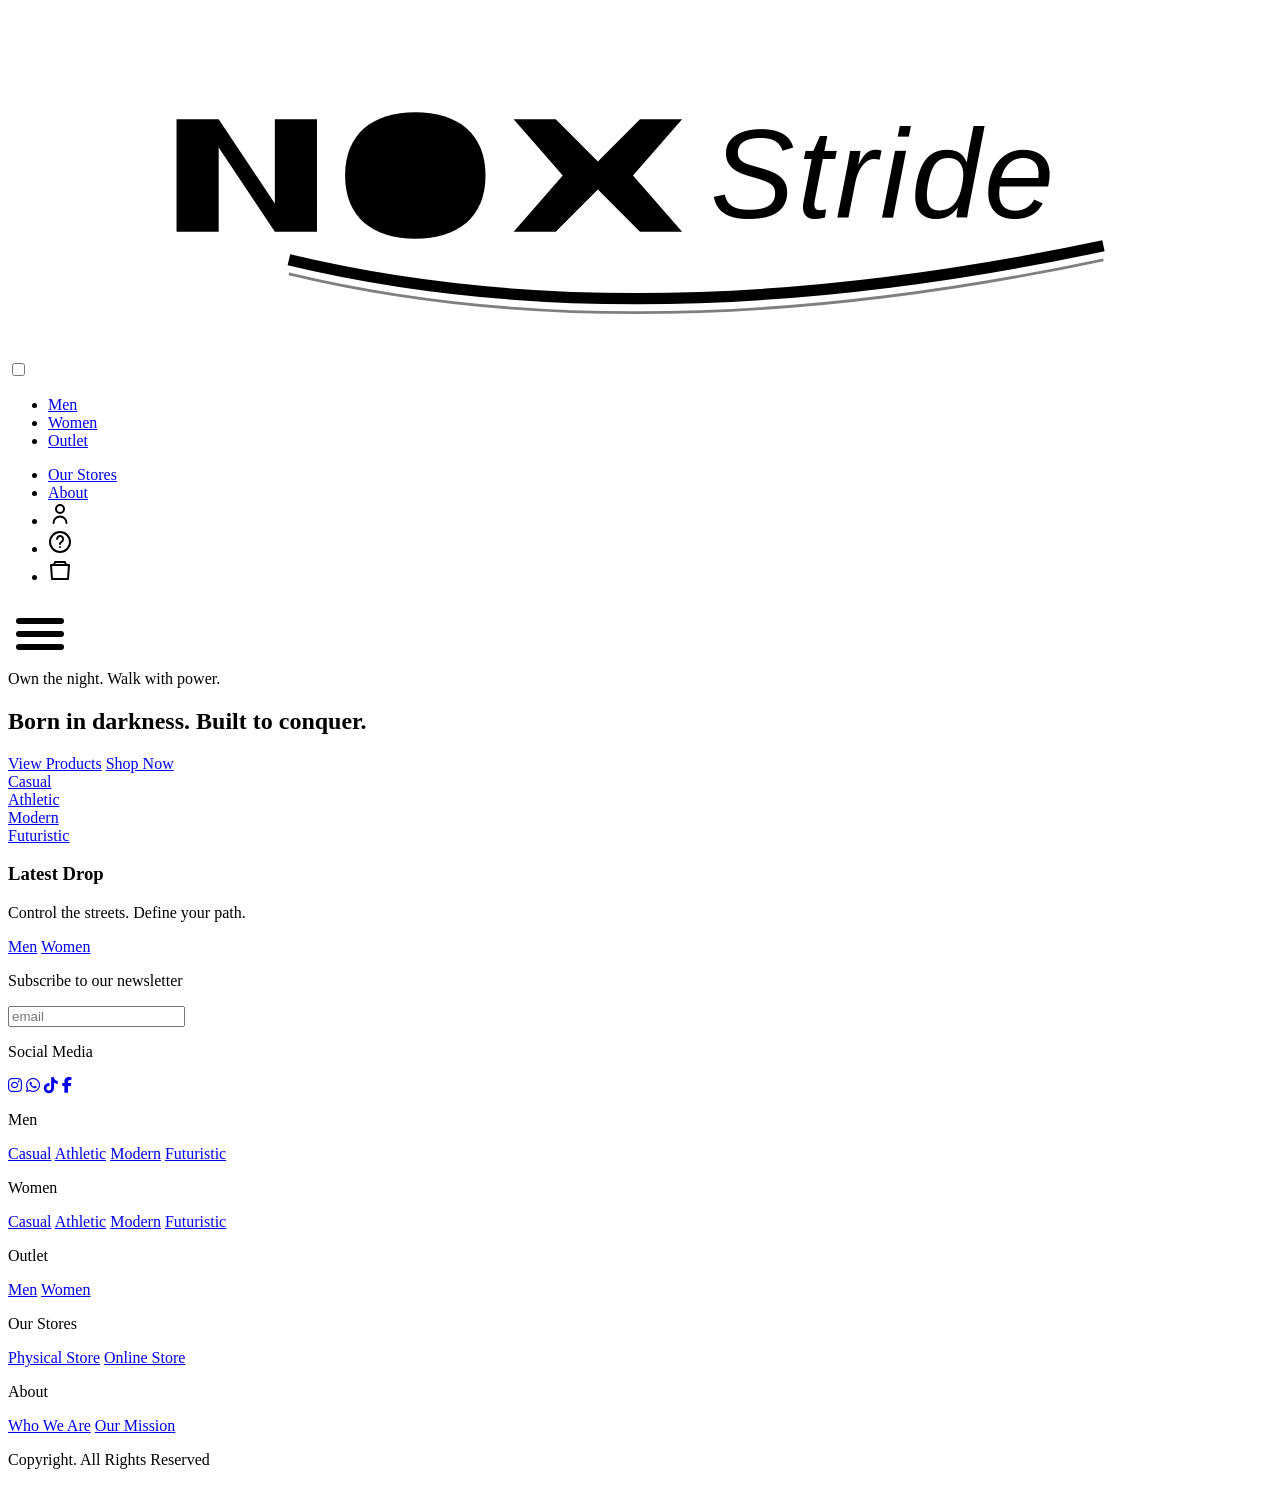
==== index.html @ a1d00264 "FIX" ====
<!doctype html>
<html lang="en">
<head>
    <meta charset="UTF-8" />
    <meta name="viewport" content="width=device-width, initial-scale=1.0" />
    <title>NoxStride</title>

    <link rel="icon" type="image/png" href="images/assets/NOX.png" />

    <meta
        name="description"
        content="Descubra a moda esportiva de alta qualidade na NoxStride. Tênis e Sneakers para todos os estilos."
    />

    <!-- CSS -->
    <link rel="stylesheet" href="css/reset.css" />
    <link rel="stylesheet" href="css/variables.css" />
    <link rel="stylesheet" href="css/base.css" />
    <link rel="stylesheet" href="css/layout.css" />
    <link rel="stylesheet" href="css/components/header.css" />
    <link rel="stylesheet" href="css/components/hero.css" />
    <link rel="stylesheet" href="css/components/product-category.css" />
    <link rel="stylesheet" href="css/components/product-grid.css" />
    <link rel="stylesheet" href="css/components/footer.css" />

    <!-- Ícones -->
    <link rel="stylesheet" href="https://cdnjs.cloudflare.com/ajax/libs/font-awesome/6.5.0/css/all.min.css">
</head>

<body>

<header class="header">

    <!-- LOGO -->
    <h1 class="logo">
        <a href="index.html">
            <img src="images/logo/noxstride-black.svg" alt="NoxStride">
        </a>
    </h1>

    <input type="checkbox" class="menu-toggle" id="menu-toggle">

    <nav class="nav-container">
        <div class="nav-center">
            <ul>
                <li><a href="#">Men</a></li>
                <li><a href="#">Women</a></li>
                <li><a href="#">Outlet</a></li>
            </ul>
        </div>

        <div class="nav-right">
            <ul>
                <li><a href="#">Our Stores</a></li>
                <li><a href="#">About</a></li>
                <li><a href="#"><img src="images/icons/user_icon.svg" class="icon"></a></li>
                <li><a href="#"><img src="images/icons/help_icon.svg" class="icon"></a></li>
                <li><a href="#"><img src="images/icons/bag_icon.svg" class="icon"></a></li>
            </ul>
        </div>
    </nav>

    <label for="menu-toggle" class="menu-icon">
        <img src="images/icons/icon.svg" alt="Menu">
    </label>

</header>

<main>

    <!-- HERO -->
    <section class="hero-section">
        <div class="hero-overlay">
            <div class="hero-content">
                <span class="hero-subtitle">Own the night. Walk with power.</span>
                <h1 class="hero-title">Born in darkness. Built to conquer.</h1>

                <div class="hero-buttons">
                    <a class="hero-btn hero-btn-outline" href="modelos.html">View Products</a>
                    <a class="hero-btn hero-btn-filled" href="#">Shop Now</a>
                </div>
            </div>
        </div>
    </section>

    <!-- CATEGORIAS -->
    <section class="categories-section">

        <div class="category-card casual">
            <a href="#" class="category-link">
                <span class="overlay"></span>
                <span class="category-name">Casual</span>
            </a>
        </div>

        <div class="category-card esporte">
            <a href="#" class="category-link">
                <span class="overlay"></span>
                <span class="category-name">Athletic</span>
            </a>
        </div>

        <div class="category-card moderno">
            <a href="#" class="category-link">
                <span class="overlay"></span>
                <span class="category-name">Modern</span>
            </a>
        </div>

        <div class="category-card futurista">
            <a href="#" class="category-link">
                <span class="overlay"></span>
                <span class="category-name">Futuristic</span>
            </a>
        </div>

    </section>

    <!-- GRID -->
    <section class="grid-section"> 

        <div class="card top1">
            <div class="top1-content">
                <h3 class="card-title">Latest Drop</h3>
                <p class="card-subtitle">Control the streets. Define your path.</p>
                <div class="cta-group">
                    <a href="#" class="btn btn-outline">Men</a>
                    <a href="#" class="btn btn-outline">Women</a>
                </div>
            </div>
        </div>

        <div class="card top2"></div>
        <div class="card midL"></div>
        <div class="card midR"></div>
        <div class="card bottomL"></div>
        <div class="card bottomR"></div>

    </section>

</main>

<footer class="footer">
    <div class="footer-wrapper">

        <div class="footer-left">
            <p class="newsletter-title">Subscribe to our newsletter</p>
            <div class="newsletter-box">
                <input type="email" placeholder="email">
            </div>

            <p class="social-title">Social Media</p>
            <div class="social-icons">
                <a href="#"><i class="fa-brands fa-instagram"></i></a>
                <a href="#"><i class="fa-brands fa-whatsapp"></i></a>
                <a href="#"><i class="fa-brands fa-tiktok"></i></a>
                <a href="#"><i class="fa-brands fa-facebook-f"></i></a>
            </div>
        </div>

        <div class="footer-columns">

            <div class="col">
                <p>Men</p>
                <a href="#">Casual</a>
                <a href="#">Athletic</a>
                <a href="#">Modern</a>
                <a href="#">Futuristic</a>
            </div>

            <div class="col">
                <p>Women</p>
                <a href="#">Casual</a>
                <a href="#">Athletic</a>
                <a href="#">Modern</a>
                <a href="#">Futuristic</a>
            </div>

            <div class="col">
                <p>Outlet</p>
                <a href="#">Men</a>
                <a href="#">Women</a>
            </div>

            <div class="col">
                <p>Our Stores</p>
                <a href="#">Physical Store</a>
                <a href="#">Online Store</a>
            </div>

            <div class="col">
                <p>About</p>
                <a href="#">Who We Are</a>
                <a href="#">Our Mission</a>
            </div>

        </div>
    </div>

    <div class="footer-bottom">
        <p>Copyright. All Rights Reserved</p>
    </div>
</footer>

</body>
</html>
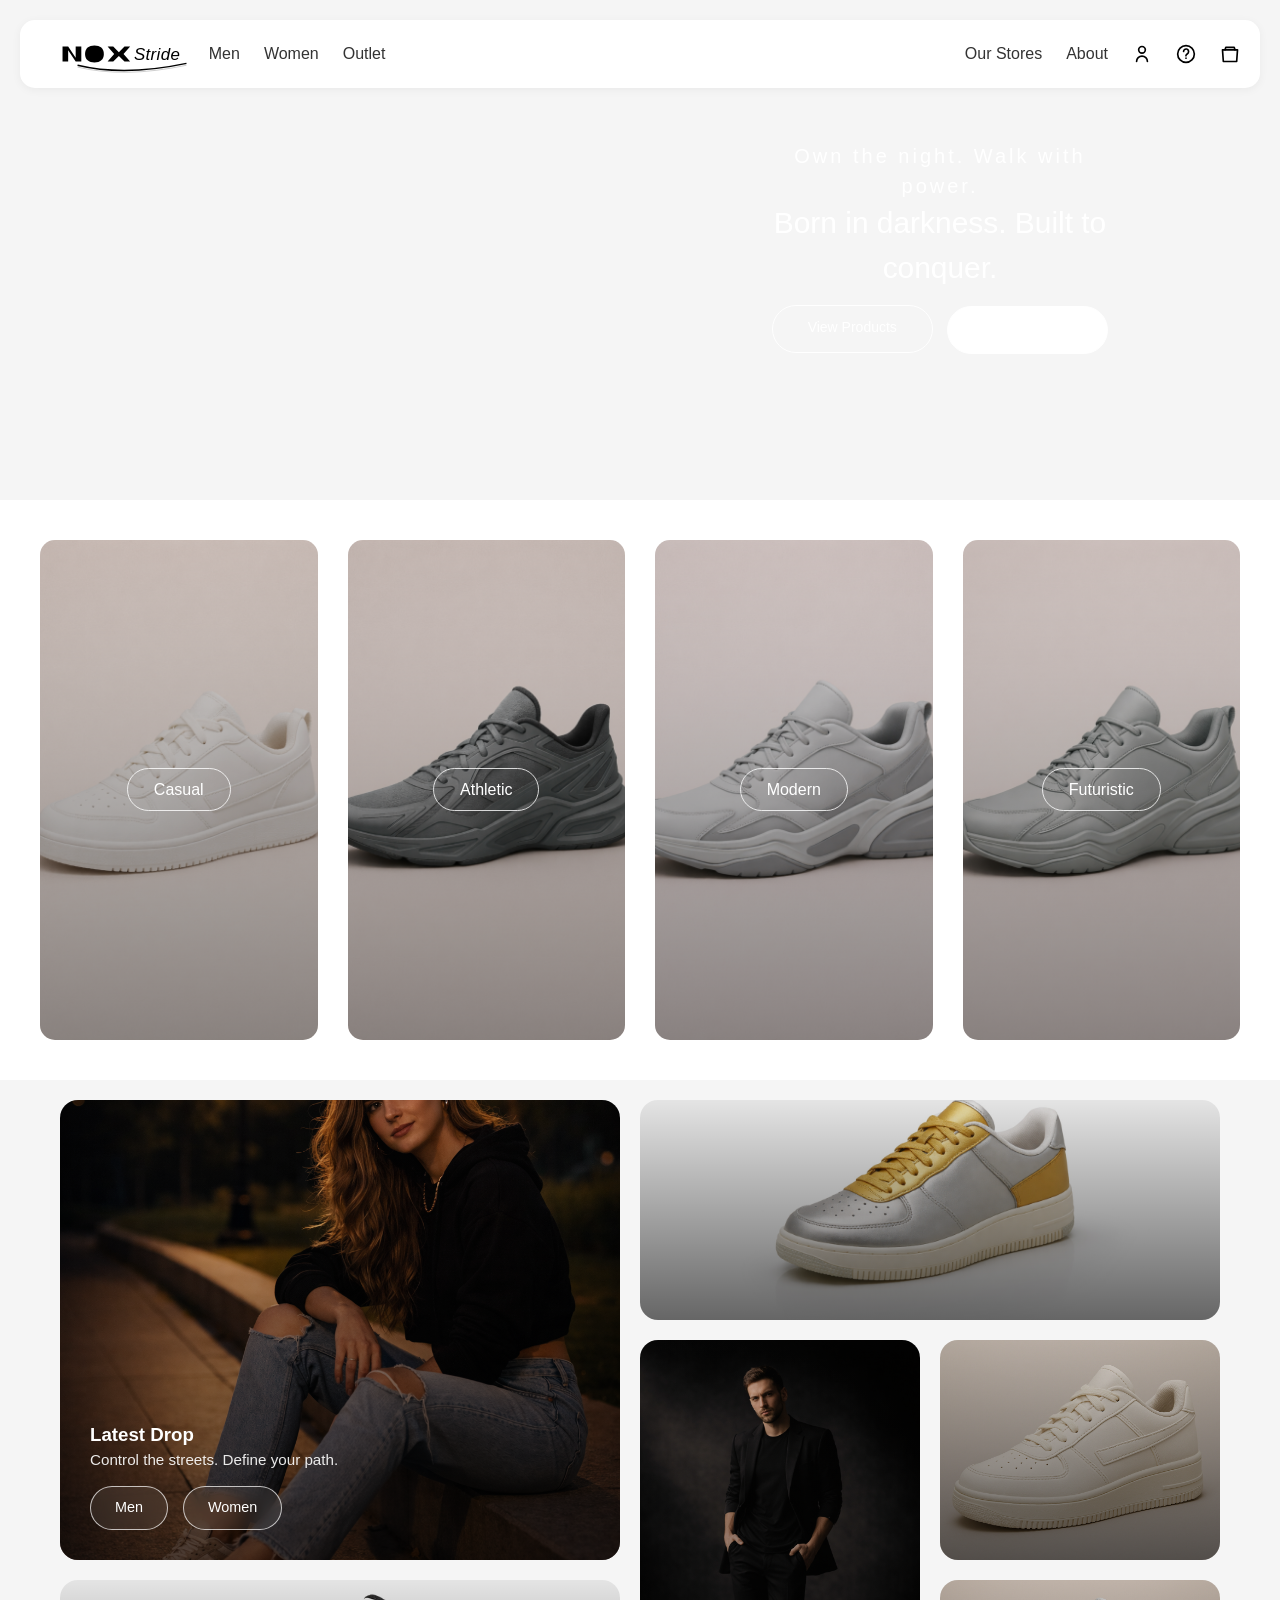
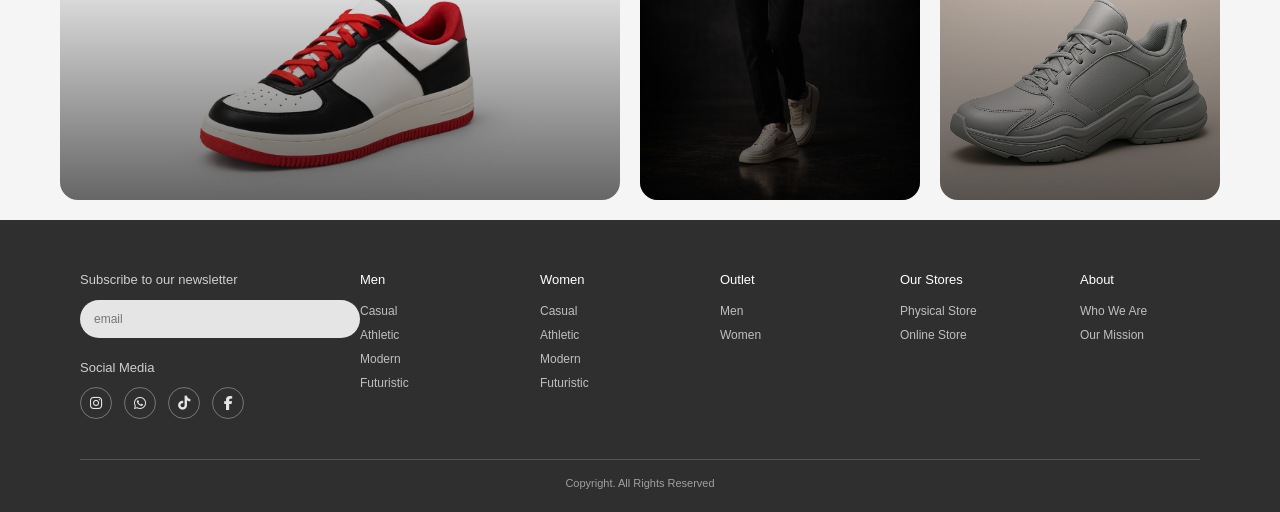
==== commit 1239819b: "fix: arrumando erro de pastas" ====
--- a/index.html
+++ b/index.html
@@ -16,12 +16,11 @@
     <link rel="stylesheet" href="css/reset.css" />
     <link rel="stylesheet" href="css/variables.css" />
     <link rel="stylesheet" href="css/base.css" />
-    <link rel="stylesheet" href="css/layout.css" />
-    <link rel="stylesheet" href="css/components/header.css" />
-    <link rel="stylesheet" href="css/components/hero.css" />
-    <link rel="stylesheet" href="css/components/product-category.css" />
-    <link rel="stylesheet" href="css/components/product-grid.css" />
-    <link rel="stylesheet" href="css/components/footer.css" />
+    <link rel="stylesheet" href="css/header.css" />
+    <link rel="stylesheet" href="css/hero.css" />
+    <link rel="stylesheet" href="css/product-category.css" />
+    <link rel="stylesheet" href="css/product-grid.css" />
+    <link rel="stylesheet" href="css/footer.css" />
 
     <!-- Ícones -->
     <link rel="stylesheet" href="https://cdnjs.cloudflare.com/ajax/libs/font-awesome/6.5.0/css/all.min.css">
@@ -31,7 +30,6 @@
 
 <header class="header">
 
-    <!-- LOGO -->
     <h1 class="logo">
         <a href="index.html">
             <img src="images/logo/noxstride-black.svg" alt="NoxStride">
--- a/css/variables.css
+++ b/css/variables.css
@@ -0,0 +1,4 @@
+@import url('https://fonts.googleapis.com/css2?family=Ubuntu:ital,wght@0,300;0,400;0,500;0,700;1,300;1,400;1,500;1,700&display=swap');
+:root{
+ --font-principal: ubuntu, sans-serif;
+} 
--- a/css/base.css
+++ b/css/base.css
@@ -0,0 +1,48 @@
+/* ===========================
+   Base CSS Geral
+=========================== */
+body {
+    font-family: var(--font-principal);
+    background-color: #000000;
+    color: #ffffff;
+}
+
+@media (max-width:1280px)
+main {
+    padding: 0.635rem;
+}
+/* ===========================
+   Botões do Hero (isolados)
+=========================== */
+.hero-btn {
+    font-size: 1rem;
+    width: 161px;
+    height: 48px;
+    border-radius: 25px;
+    text-decoration: none;
+    color: #ffffff;
+    font-weight: 400;
+    padding: 10px 20px;
+    transition: background-color 0.3s, border-color 0.3s;
+    display: inline-flex;
+    justify-content: center;
+    align-items: center;
+    cursor: pointer;
+}
+
+.hero-btn-outline {
+    background-color: transparent;
+    border: 2px solid #ffffff;
+    line-height: 23px;
+}
+
+.hero-btn-filled {
+    background-color: #ffffff;
+    color: #ff0000;
+}
+
+.hero-btn:hover {
+    background-color: #ff0000;
+    color: #ffffff;
+    border-color: #ff0000;
+}
--- a/css/header.css
+++ b/css/header.css
@@ -0,0 +1,178 @@
+/* =========================
+   HEADER
+========================= */
+.header {
+    position: fixed;
+    top: 20px;
+    left: 50%;
+    transform: translateX(-50%);
+    width: calc(100% - 40px);
+    max-width: 1260px;
+    border-radius: 15px;
+    z-index: 999;
+
+    display: flex;
+    align-items: center;
+    justify-content: space-between;
+
+    padding: 10px 20px;
+    background-color: #ffffff;
+    box-shadow: 0 2px 10px rgba(0,0,0,0.05);
+}
+
+/* LOGO */
+.logo img {
+    height: 48px;
+    transition: transform 0.3s ease;
+}
+
+.logo img:hover {
+    transform: scale(1.05);
+}
+
+/* NAV CONTAINER */
+.nav-container {
+    display: flex;
+    justify-content: space-between;
+    align-items: center;
+    width: 100%;
+}
+
+/* NAV CENTER */
+.nav-center ul {
+    display: flex;
+    gap: 1.5rem;
+    list-style: none;
+}
+
+/* NAV RIGHT */
+.nav-right ul {
+    display: flex;
+    gap: 1.5rem;
+    list-style: none;
+    align-items: center;
+}
+
+/* LINKS */
+.nav-center a,
+.nav-right a {
+    text-decoration: none;
+    color: #333;
+    transition: color 0.3s ease;
+}
+
+.nav-center a:hover,
+.nav-right a:hover {
+    color: darkgrey;
+}
+
+/* ÍCONES */
+.nav-right img.icon {
+    height: 20px;
+    transition: transform 0.3s ease, opacity 0.3s ease;
+}
+
+.nav-right a:hover img.icon {
+    opacity: 0.7;
+}
+
+/* =========================
+   MENU MOBILE
+========================= */
+.menu-toggle {
+    display: none;
+}
+
+.menu-icon {
+    display: none;
+    width: 28px;
+    cursor: pointer;
+    z-index: 1001;
+}
+
+/* =========================
+   RESPONSIVO MOBILE
+========================= */
+@media (max-width: 768px) {
+
+    /* MOSTRA BOTÃO */
+    .menu-icon {
+        display: block;
+    }
+
+    /* MENU LATERAL */
+    .nav-container {
+        position: fixed;
+        top: 0;
+        right: -100%;
+        width: 260px;
+        height: 100vh;
+
+        flex-direction: column;
+        align-items: flex-start;
+
+        padding: 80px 20px 20px;
+        gap: 2rem;
+
+        background-color: #ffffff;
+        box-shadow: -2px 0 12px rgba(0,0,0,0.1);
+
+        transition: right 0.4s ease;
+        z-index: 1000;
+    }
+
+    /* ABRE MENU */
+    .menu-toggle:checked ~ .nav-container {
+        right: 0;
+    }
+
+    /* OVERLAY */
+    .nav-container::before {
+        content: "";
+        position: fixed;
+        top: 0;
+        left: 0;
+        width: 100%;
+        height: 100%;
+        background: rgba(0,0,0,0.4);
+        opacity: 0;
+        pointer-events: none;
+        transition: opacity 0.3s ease;
+    }
+
+    .menu-toggle:checked ~ .nav-container::before {
+        opacity: 1;
+        pointer-events: auto;
+    }
+
+    /* LISTAS VERTICAIS */
+    .nav-center,
+    .nav-right {
+        width: 100%;
+    }
+
+    .nav-center ul,
+    .nav-right ul {
+        flex-direction: column;
+        width: 100%;
+        gap: 1.2rem;
+    }
+
+    /* LINKS MOBILE */
+    .nav-center a,
+    .nav-right a {
+        display: block;
+        width: 100%;
+        padding: 10px 0;
+        border-bottom: 1px solid #eee;
+    }
+}
+
+/* =========================
+   AJUSTE NOTEBOOK
+========================= */
+@media (max-width: 1280px) {
+    .header {
+        width: calc(100% - 40px);
+    }
+}
--- a/css/hero.css
+++ b/css/hero.css
@@ -0,0 +1,93 @@
+.hero-section {
+    background: url("https://images.unsplash.com/photo-1718777585967-5866843e0c7a?q=80&w=735&auto=format&fit=crop&ixlib=rb-4.1.0&ixid=M3wxMjA3fDB8MHxwaG90by1wYWdlfHx8fGVufDB8fHx8fA%3D%3D") no-repeat;
+    background-size: cover;
+    background-position: center 80%;
+    height: 500px;
+    position: relative;
+}
+
+.hero-overlay {
+    width: 100%;
+    height: 100%;
+    display: flex;
+    align-items: center;
+    justify-content: flex-end;
+    padding-right: 10rem;
+}
+
+.hero-content {
+    color: #ffffff;
+    max-width: 360px;
+    text-align: center;
+}
+
+/* Título */
+.hero-content .hero-title {
+    font-size: 1.87rem;
+    margin-bottom: 10px;
+    font-weight: 400;
+}
+
+/* Subtítulo */
+.hero-content .hero-subtitle {
+    font-size: 1.25rem;
+    margin-bottom: 40px;
+    font-weight: 400;
+    line-height: 30px;
+    letter-spacing: 3px;
+}
+
+/* Botões */
+.hero-buttons a {
+    display: inline-block;
+    padding: 10px 22px;
+    border: 1px solid white;
+    border-radius: 30px;
+    color: white;
+    text-decoration: none;
+    font-size: 14px;
+    margin: 5px;
+    transition: 0.3s;
+}
+
+.hero-buttons a:hover {
+    background: white;
+    color: black;
+}
+
+/* ===================== */
+/* RESPONSIVO (MOBILE)   */
+/* ===================== */
+
+@media (max-width: 768px) {
+
+    .hero-section {
+        height: 660px;
+        background-image: url(../../images/banners/photo-sneaker.avif);
+    }
+
+    .hero-overlay {
+        justify-content: center;
+        padding-right: 1rem;
+    }
+
+    .hero-content {
+        max-width: 100%;
+        text-align: center;
+    }
+
+    .hero-content .hero-title {
+        font-size: 1.25rem;
+    }
+
+    .hero-content .hero-subtitle {
+        font-size: 0.875rem;
+        line-height: 20px;
+        letter-spacing: 1px;
+    }
+
+    .hero-buttons a {
+        padding: 6px 16px;
+        font-size: 10px;
+    }
+}
--- a/css/product-category.css
+++ b/css/product-category.css
@@ -0,0 +1,131 @@
+.categories-section {
+    background-color: #ffffff;
+    padding: 40px;
+
+    display: flex;
+    justify-content: center;
+    gap: 30px;
+
+    flex-wrap: nowrap;
+    max-width: 1400px;
+    margin: auto;
+}
+
+/* CARD */
+
+.category-card {
+    width: 317px;
+    height: 500px;
+    border-radius: 15px;
+
+    display: flex;
+    justify-content: center;
+    align-items: center;
+
+    position: relative;
+    overflow: hidden;
+
+    background-size: cover;
+    background-position: center;
+
+    transition: transform 0.35s ease;
+}
+
+/* zoom do card */
+
+.category-card:hover {
+    transform: scale(1.03);
+}
+
+/* OVERLAY */
+
+.category-card::before {
+    content: '';
+    position: absolute;
+    inset: 0;
+
+    background: linear-gradient(
+        to bottom,
+        rgba(0, 0, 0, 0.15),
+        rgba(0, 0, 0, 0.45)
+    );
+
+    z-index: 1;
+    transition: 0.3s ease;
+}
+
+/* overlay mais escuro no hover */
+
+.category-card:hover::before {
+    background: linear-gradient(
+        to bottom,
+        rgba(0, 0, 0, 0.25),
+        rgba(0, 0, 0, 0.65)
+    );
+}
+
+/* BOTÃO */
+
+.category-name {
+    font-size: 1rem;
+    font-weight: 500;
+    color: #ffffff;
+
+    text-align: center;
+
+    border: 1px solid rgba(255, 255, 255, 0.8);
+    padding: 12px 26px;
+    border-radius: 30px;
+
+    text-decoration: none;
+
+    transition: all 0.3s ease;
+
+    position: relative;
+    z-index: 2;
+
+    backdrop-filter: blur(4px);
+}
+
+/* efeito hover do botão */
+
+.category-name:hover {
+    background-color: #ffffff;
+    color: #000000;
+    transform: scale(1.06);
+    cursor: pointer;
+}
+
+/* remove sublinhado do link */
+
+.category-card a,
+.category-card a:visited,
+.category-card a:hover,
+.category-card a:active {
+    text-decoration: none;
+    color: inherit;
+}
+
+/* categorias */
+
+.casual {
+    background-image: url('../../images/products/upcasual.png');
+}
+
+.esporte {
+    background-image: url('../../images/products/upesporte.png');
+}
+
+.moderno {
+    background-image: url('../../images/products/upmoderno.png');
+}
+
+.futurista {
+    background-image: url('../../images/products/upfuturista.png');
+}
+
+@media (max-width: 500px) {
+    .category-card {
+        width: 100%;
+    }
+}
--- a/css/product-grid.css
+++ b/css/product-grid.css
@@ -0,0 +1,182 @@
+/* RESET */
+* {
+    margin: 0;
+    padding: 0;
+    box-sizing: border-box;
+}
+
+body {
+    background: #f5f5f5;
+    font-family: Arial, sans-serif;
+}
+
+/* GRID */
+.grid-section {
+    display: grid;
+    grid-template-columns: 2fr 1fr 1fr;
+    grid-template-rows: repeat(3, 220px);
+    gap: 20px;
+    padding: 20px;
+    max-width: 1200px;
+    margin: 0 auto;
+}
+
+/* CARD BASE */
+.grid-section > div {
+    position: relative;
+    border-radius: 18px;
+    overflow: hidden;
+    background-size: cover;
+    background-position: center;
+    cursor: pointer;
+
+    transition: transform 0.4s ease, box-shadow 0.4s ease;
+}
+
+/* 🔥 OVERLAY ESCURO AUTOMÁTICO */
+.grid-section > div::before {
+    content: "";
+    position: absolute;
+    inset: 0;
+    background: linear-gradient(
+        to top,
+        rgba(0,0,0,0.6),
+        rgba(0,0,0,0.1)
+    );
+    z-index: 1;
+    transition: 0.4s;
+}
+
+/* HOVER PREMIUM */
+.grid-section > div:hover {
+    transform: scale(1.04);
+    box-shadow: 0 20px 40px rgba(0,0,0,0.25);
+}
+
+.grid-section > div:hover::before {
+    background: linear-gradient(
+        to top,
+        rgba(0,0,0,0.75),
+        rgba(0,0,0,0.2)
+    );
+}
+
+/* ===== BLOCOS ===== */
+
+.top1 {
+    grid-column: 1 / 2;
+    grid-row: 1 / 3;
+    background-image: url(../../images/grid/grid6.png);
+}
+
+.top2 {
+    grid-column: 2 / 4;
+    grid-row: 1 / 2;
+    background-image: url(../../images/grid/grid9.png);
+}
+
+.midL {
+    grid-column: 2 / 3;
+    grid-row: 2 / 4;
+    background-image: url(../../images/grid/grid7.png);
+}
+
+.midR {
+    grid-column: 3 / 4;
+    grid-row: 2 / 3;
+    background-image: url(../../images/grid/grid2.jpg);
+}
+
+.bottomL {
+    grid-column: 1 / 2;
+    grid-row: 3 / 4;
+    background-image: url(../../images/grid/grid8.png);
+}
+
+.bottomR {
+    grid-column: 3 / 4;
+    grid-row: 3 / 4;
+    background-image: url(../../images/grid/grid1.jpg);
+}
+
+/* ===== CONTEÚDO ===== */
+
+.top1-content {
+    position: absolute;
+    bottom: 30px;
+    left: 30px;
+    z-index: 2;
+    color: white;
+}
+
+/* TEXTO */
+.top1-content h2 {
+    font-size: 2rem;
+    margin-bottom: 10px;
+}
+
+.top1-content p {
+    font-size: 0.95rem;
+    opacity: 0.9;
+}
+
+/* ===== BOTÕES PREMIUM ===== */
+
+.cta-group {
+    display: flex;
+    gap: 15px;
+    margin-top: 15px;
+}
+
+.btn {
+    padding: 10px 24px;
+    border-radius: 40px;
+    border: 1px solid rgba(255,255,255,0.7);
+    color: white;
+    text-decoration: none;
+    font-size: 0.9rem;
+
+    background: rgba(255,255,255,0.08);
+    backdrop-filter: blur(8px);
+
+    transition: all 0.3s ease;
+}
+
+/* BOTÃO PRINCIPAL */
+.btn.primary {
+    background: white;
+    color: black;
+    border: none;
+}
+
+/* HOVER */
+.btn:hover {
+    transform: translateY(-2px);
+    background: white;
+    color: black;
+}
+
+/* ===== RESPONSIVO ===== */
+
+@media (max-width: 768px) {
+    .grid-section {
+        grid-template-columns: 1fr;
+        gap: 12px;
+        padding: 12px;
+    }
+
+    .grid-section > div {
+        grid-column: auto !important;
+        grid-row: auto !important;
+        min-height: 200px;
+    }
+
+    .top1 {
+        min-height: 420px;
+    }
+
+    .top1-content {
+        bottom: 20px;
+        left: 20px;
+    }
+}
--- a/css/footer.css
+++ b/css/footer.css
@@ -0,0 +1,224 @@
+/* =========================
+   FOOTER
+========================= */
+.footer {
+    background: #2f2f2f;
+    color: #e5e5e5;
+    padding: 50px 80px 20px;
+    font-family: 'Helvetica Neue', Arial, sans-serif;
+}
+
+.footer-wrapper {
+    display: flex;
+    justify-content: space-between;
+    align-items: flex-start;
+}
+
+/* ESQUERDA */
+.footer-left {
+    width: 280px;
+}
+
+.newsletter-title {
+    font-size: 13px;
+    margin-bottom: 10px;
+    color: #cfcfcf;
+}
+
+.newsletter-box input {
+    width: 100%;
+    padding: 10px 14px;
+    border-radius: 20px;
+    border: none;
+    outline: none;
+    background: #e5e5e5;
+    font-size: 12px;
+}
+
+/* INPUT FOCUS MELHORADO */
+.newsletter-box input:focus {
+    box-shadow: 0 0 0 2px #ffffff;
+}
+
+.social-title {
+    margin-top: 20px;
+    font-size: 13px;
+    color: #cfcfcf;
+}
+
+.social-icons {
+    display: flex;
+    gap: 12px;
+    margin-top: 10px;
+}
+
+.social-icons a {
+    width: 32px;
+    height: 32px;
+    border: 1px solid #777;
+    border-radius: 50%;
+    display: flex;
+    align-items: center;
+    justify-content: center;
+    color: #e5e5e5;
+    font-size: 14px;
+    transition: 0.3s;
+}
+
+/* =========================
+   REDES SOCIAIS (OFICIAL)
+========================= */
+
+/* INSTAGRAM (GRADIENTE REAL) */
+.social-icons a.instagram {
+    background: linear-gradient(
+        45deg,
+        #f58529,
+        #dd2a7b,
+        #8134af,
+        #515bd4
+    );
+    color: #fff;
+    border: none;
+}
+
+/* WHATSAPP */
+.social-icons a.whatsapp {
+    color: #25D366;
+    border-color: #25D366;
+}
+
+/* TIKTOK */
+.social-icons a.tiktok {
+    color: #000;
+    border-color: #fff;
+}
+
+/* FACEBOOK */
+.social-icons a.facebook {
+    color: #1877F2;
+    border-color: #1877F2;
+}
+
+/* =========================
+   HOVER PROFISSIONAL
+========================= */
+
+.social-icons a.instagram:hover {
+    transform: scale(1.1);
+    filter: brightness(1.1);
+}
+
+.social-icons a.whatsapp:hover {
+    background: #25D366;
+    color: #fff;
+}
+
+.social-icons a.tiktok:hover {
+    background: #fff;
+    color: #000;
+}
+
+.social-icons a.facebook:hover {
+    background: #1877F2;
+    color: #fff;
+}
+
+/* COLUNAS */
+.footer-columns {
+    display: flex;
+    gap: 60px;
+}
+
+.col {
+    display: flex;
+    flex-direction: column;
+    min-width: 120px;
+}
+
+.col p {
+    font-size: 13px;
+    margin-bottom: 12px;
+    color: #ffffff;
+}
+
+.col a {
+    font-size: 12px;
+    color: #bfbfbf;
+    text-decoration: none;
+    margin-bottom: 6px;
+    transition: 0.2s;
+}
+
+/* HOVER PREMIUM */
+.col a:hover {
+    color: #ffffff;
+    transform: translateX(3px);
+}
+
+/* LINHA + COPYRIGHT */
+.footer-bottom {
+    border-top: 1px solid #555;
+    margin-top: 40px;
+    padding-top: 15px;
+    text-align: center;
+}
+
+.footer-bottom p {
+    font-size: 11px;
+    color: #a0a0a0;
+}
+
+/* =========================
+   RESPONSIVO
+========================= */
+@media (max-width: 768px) {
+    .footer {
+        padding: 40px 20px;
+    }
+
+    .footer-wrapper {
+        flex-direction: column;
+        gap: 30px;
+    }
+
+    .footer-left {
+        width: 100%;
+    }
+
+    .footer-columns {
+        flex-wrap: wrap;
+        gap: 30px;
+    }
+}
+
+.footer-copy {
+    font-size: 1.25rem;
+    text-align: center;
+    padding: 20px 0;
+}
+
+@media (max-width: 500px) {
+    .footer-content{
+        flex-direction: column;
+        gap: 2rem;
+        padding:  2rem 1rem;
+       
+    }
+}
+
+.footer-nav ul {
+    flex-direction: column;
+    gap: 2rem;
+}
+
+.footer-social ul{
+    gap: 1rem;
+}
+
+.footer-copy {
+    font-size: 1rem;
+    padding: 1.5rem 0 1.5rem;
+}
+
+.
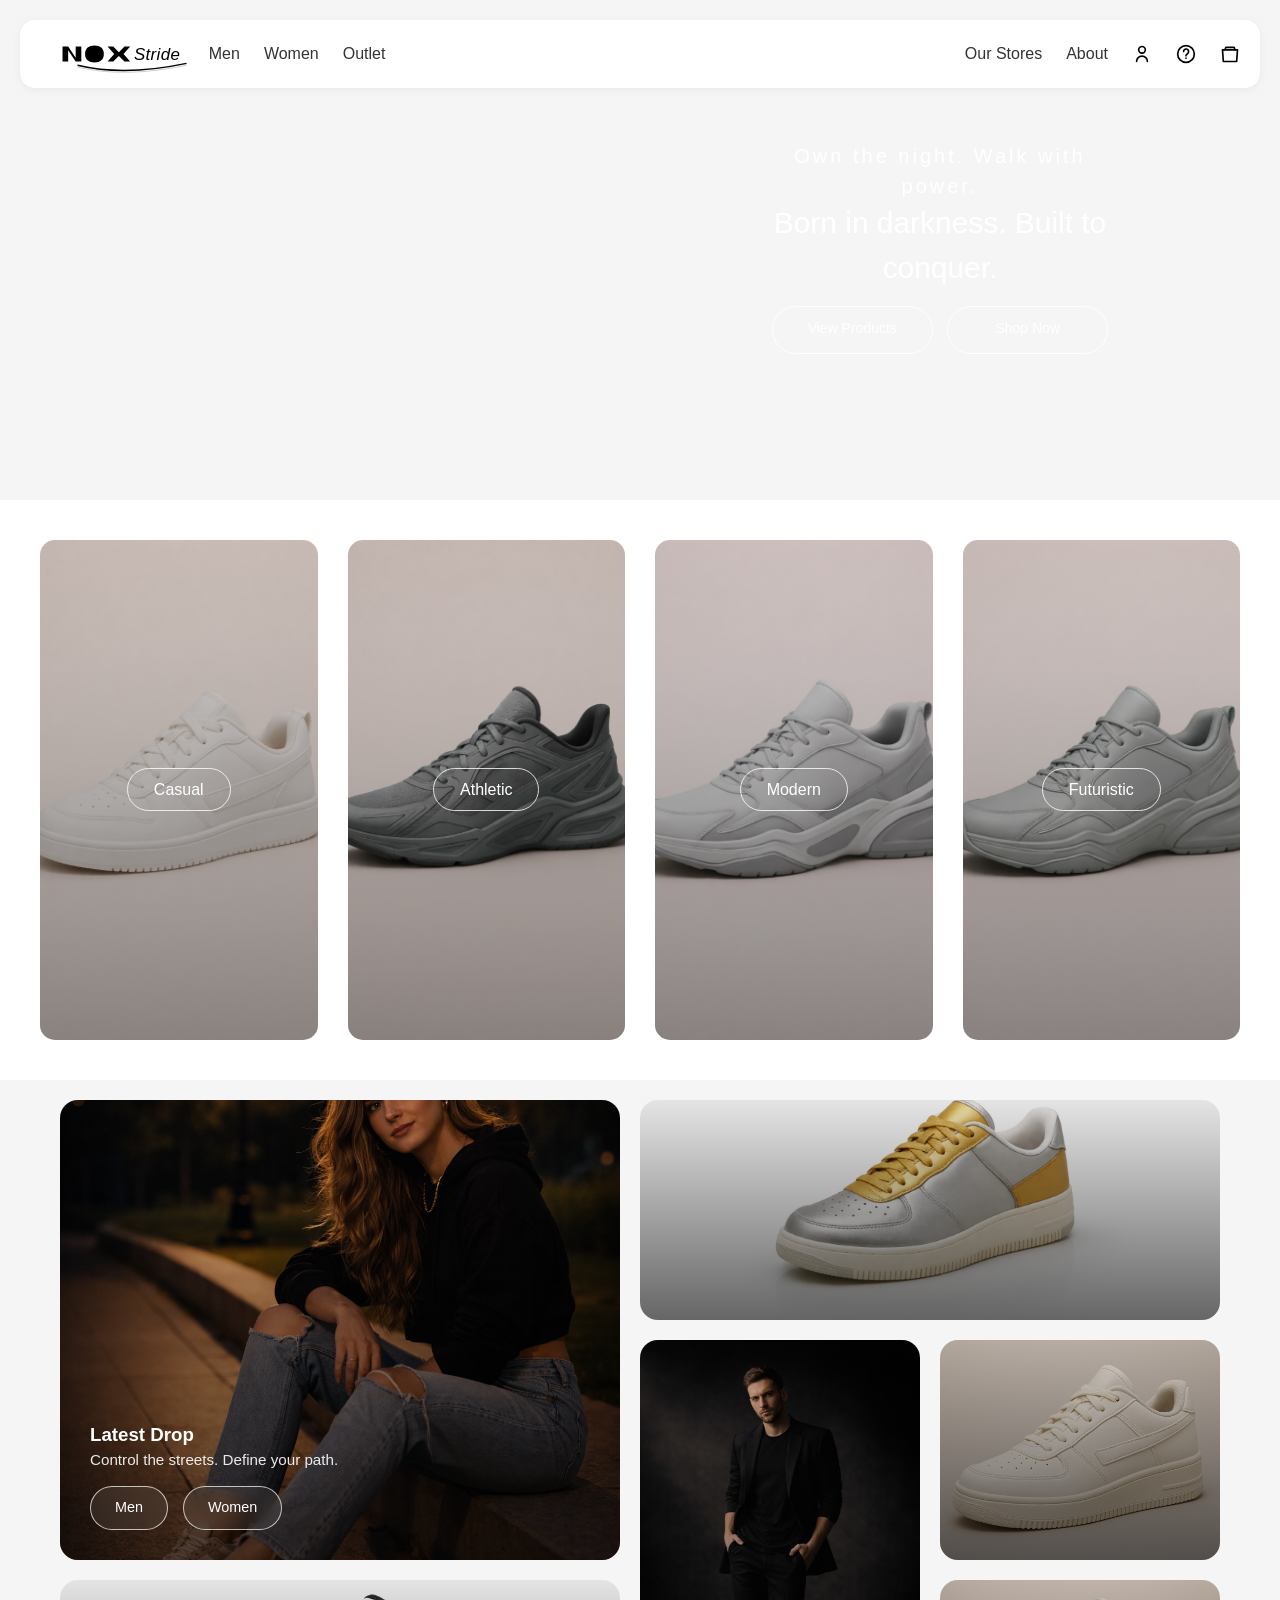
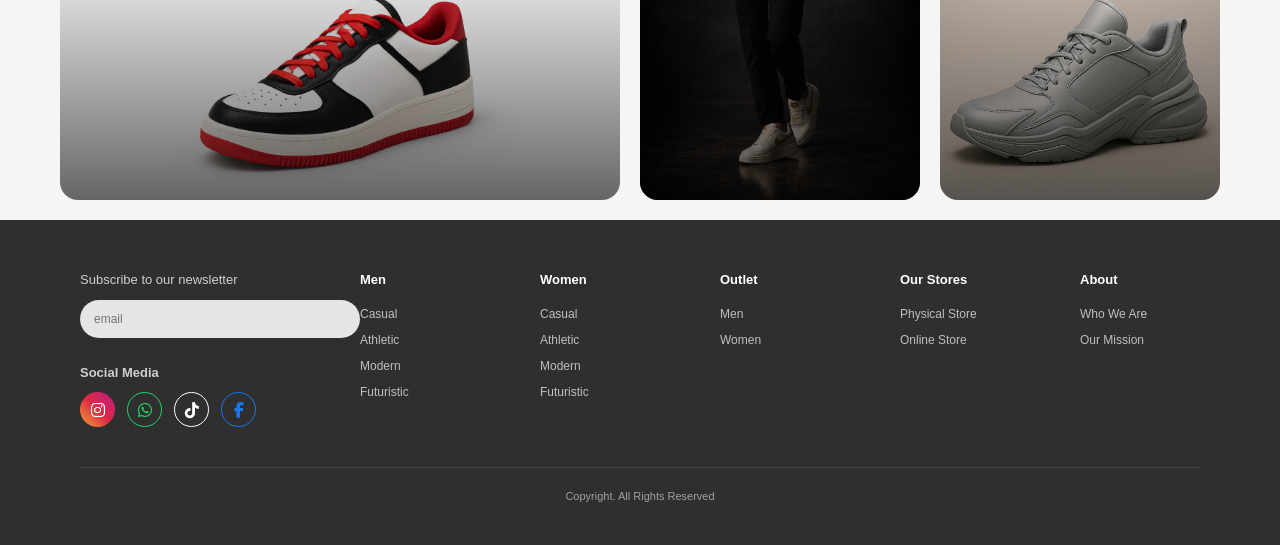
==== commit 4a5af127: "feat: estilização social media" ====
--- a/index.html
+++ b/index.html
@@ -12,7 +12,6 @@
         content="Descubra a moda esportiva de alta qualidade na NoxStride. Tênis e Sneakers para todos os estilos."
     />
 
-    <!-- CSS -->
     <link rel="stylesheet" href="css/reset.css" />
     <link rel="stylesheet" href="css/variables.css" />
     <link rel="stylesheet" href="css/base.css" />
@@ -22,7 +21,6 @@
     <link rel="stylesheet" href="css/product-grid.css" />
     <link rel="stylesheet" href="css/footer.css" />
 
-    <!-- Ícones -->
     <link rel="stylesheet" href="https://cdnjs.cloudflare.com/ajax/libs/font-awesome/6.5.0/css/all.min.css">
 </head>
 
@@ -66,7 +64,6 @@
 
 <main>
 
-    <!-- HERO -->
     <section class="hero-section">
         <div class="hero-overlay">
             <div class="hero-content">
@@ -75,13 +72,12 @@
 
                 <div class="hero-buttons">
                     <a class="hero-btn hero-btn-outline" href="modelos.html">View Products</a>
-                    <a class="hero-btn hero-btn-filled" href="#">Shop Now</a>
+                    <a class="hero-btn hero-btn-outline" href="#">Shop Now</a>
                 </div>
             </div>
         </div>
     </section>
 
-    <!-- CATEGORIAS -->
     <section class="categories-section">
 
         <div class="category-card casual">
@@ -114,7 +110,6 @@
 
     </section>
 
-    <!-- GRID -->
     <section class="grid-section"> 
 
         <div class="card top1">
@@ -149,10 +144,10 @@
 
             <p class="social-title">Social Media</p>
             <div class="social-icons">
-                <a href="#"><i class="fa-brands fa-instagram"></i></a>
-                <a href="#"><i class="fa-brands fa-whatsapp"></i></a>
-                <a href="#"><i class="fa-brands fa-tiktok"></i></a>
-                <a href="#"><i class="fa-brands fa-facebook-f"></i></a>
+                <a href="#" class="instagram"><i class="fa-brands fa-instagram"></i></a>
+                <a href="#" class="whatsapp"><i class="fa-brands fa-whatsapp"></i></a>
+                <a href="#" class="tiktok"><i class="fa-brands fa-tiktok"></i></a>
+                <a href="#" class="facebook"><i class="fa-brands fa-facebook-f"></i></a>
             </div>
         </div>
 
--- a/css/product-category.css
+++ b/css/product-category.css
@@ -106,26 +106,26 @@
     color: inherit;
 }
 
-/* categorias */
+/* categorias (CORRIGIDO AQUI 🔥) */
 
 .casual {
-    background-image: url('../../images/products/upcasual.png');
+    background-image: url('../images/products/upcasual.png');
 }
 
 .esporte {
-    background-image: url('../../images/products/upesporte.png');
+    background-image: url('../images/products/upesporte.png');
 }
 
 .moderno {
-    background-image: url('../../images/products/upmoderno.png');
+    background-image: url('../images/products/upmoderno.png');
 }
 
 .futurista {
-    background-image: url('../../images/products/upfuturista.png');
+    background-image: url('../images/products/upfuturista.png');
 }
 
 @media (max-width: 500px) {
     .category-card {
         width: 100%;
     }
-}
+}
--- a/css/product-grid.css
+++ b/css/product-grid.css
@@ -33,7 +33,7 @@
     transition: transform 0.4s ease, box-shadow 0.4s ease;
 }
 
-/* 🔥 OVERLAY ESCURO AUTOMÁTICO */
+/* OVERLAY */
 .grid-section > div::before {
     content: "";
     position: absolute;
@@ -47,7 +47,7 @@
     transition: 0.4s;
 }
 
-/* HOVER PREMIUM */
+/* HOVER */
 .grid-section > div:hover {
     transform: scale(1.04);
     box-shadow: 0 20px 40px rgba(0,0,0,0.25);
@@ -61,42 +61,42 @@
     );
 }
 
-/* ===== BLOCOS ===== */
+/* ===== BLOCOS (CAMINHOS CORRETOS 🔥) ===== */
 
 .top1 {
     grid-column: 1 / 2;
     grid-row: 1 / 3;
-    background-image: url(../../images/grid/grid6.png);
+    background-image: url('../images/grid/grid6.png');
 }
 
 .top2 {
     grid-column: 2 / 4;
     grid-row: 1 / 2;
-    background-image: url(../../images/grid/grid9.png);
+    background-image: url('../images/grid/grid9.png');
 }
 
 .midL {
     grid-column: 2 / 3;
     grid-row: 2 / 4;
-    background-image: url(../../images/grid/grid7.png);
+    background-image: url('../images/grid/grid7.png');
 }
 
 .midR {
     grid-column: 3 / 4;
     grid-row: 2 / 3;
-    background-image: url(../../images/grid/grid2.jpg);
+    background-image: url('../images/grid/grid2.jpg');
 }
 
 .bottomL {
     grid-column: 1 / 2;
     grid-row: 3 / 4;
-    background-image: url(../../images/grid/grid8.png);
+    background-image: url('../images/grid/grid8.png');
 }
 
 .bottomR {
     grid-column: 3 / 4;
     grid-row: 3 / 4;
-    background-image: url(../../images/grid/grid1.jpg);
+    background-image: url('../images/grid/grid1.jpg');
 }
 
 /* ===== CONTEÚDO ===== */
@@ -120,7 +120,7 @@
     opacity: 0.9;
 }
 
-/* ===== BOTÕES PREMIUM ===== */
+/* ===== BOTÕES ===== */
 
 .cta-group {
     display: flex;
@@ -142,14 +142,12 @@
     transition: all 0.3s ease;
 }
 
-/* BOTÃO PRINCIPAL */
 .btn.primary {
     background: white;
     color: black;
     border: none;
 }
 
-/* HOVER */
 .btn:hover {
     transform: translateY(-2px);
     background: white;
--- a/css/footer.css
+++ b/css/footer.css
@@ -1,6 +1,3 @@
-/* =========================
-   FOOTER
-========================= */
 .footer {
     background: #2f2f2f;
     color: #e5e5e5;
@@ -41,9 +38,10 @@
 }
 
 .social-title {
-    margin-top: 20px;
+    margin-top: 25px;
     font-size: 13px;
     color: #cfcfcf;
+    font-weight: bold;
 }
 
 .social-icons {
@@ -52,32 +50,28 @@
     margin-top: 10px;
 }
 
+/* ESTILO BASE DOS ÍCONES */
 .social-icons a {
-    width: 32px;
-    height: 32px;
+    width: 35px;
+    height: 35px;
     border: 1px solid #777;
     border-radius: 50%;
     display: flex;
     align-items: center;
     justify-content: center;
     color: #e5e5e5;
-    font-size: 14px;
-    transition: 0.3s;
+    font-size: 16px;
+    transition: all 0.3s ease;
+    text-decoration: none;
 }
 
 /* =========================
-   REDES SOCIAIS (OFICIAL)
+   CORES DAS REDES SOCIAIS
 ========================= */
 
-/* INSTAGRAM (GRADIENTE REAL) */
+/* INSTAGRAM */
 .social-icons a.instagram {
-    background: linear-gradient(
-        45deg,
-        #f58529,
-        #dd2a7b,
-        #8134af,
-        #515bd4
-    );
+    background: linear-gradient(45deg, #f09433 0%, #e6683c 25%, #dc2743 50%, #cc2366 75%, #bc1888 100%);
     color: #fff;
     border: none;
 }
@@ -90,7 +84,7 @@
 
 /* TIKTOK */
 .social-icons a.tiktok {
-    color: #000;
+    color: #fff;
     border-color: #fff;
 }
 
@@ -101,27 +95,34 @@
 }
 
 /* =========================
-   HOVER PROFISSIONAL
+   EFEITOS DE HOVER (AO PASSAR O MOUSE)
 ========================= */
 
+.social-icons a:hover {
+    transform: translateY(-3px); /* Levanta levemente o ícone */
+}
+
 .social-icons a.instagram:hover {
-    transform: scale(1.1);
-    filter: brightness(1.1);
+    filter: brightness(1.2);
+    box-shadow: 0 4px 12px rgba(220, 39, 67, 0.4);
 }
 
 .social-icons a.whatsapp:hover {
-    background: #25D366;
-    color: #fff;
+    background-color: #25D366;
+    color: #fff;
+    box-shadow: 0 4px 12px rgba(37, 211, 102, 0.4);
 }
 
 .social-icons a.tiktok:hover {
-    background: #fff;
+    background-color: #fff;
     color: #000;
+    box-shadow: 0 4px 12px rgba(255, 255, 255, 0.3);
 }
 
 .social-icons a.facebook:hover {
-    background: #1877F2;
-    color: #fff;
+    background-color: #1877F2;
+    color: #fff;
+    box-shadow: 0 4px 12px rgba(24, 119, 242, 0.4);
 }
 
 /* COLUNAS */
@@ -138,39 +139,41 @@
 
 .col p {
     font-size: 13px;
-    margin-bottom: 12px;
+    margin-bottom: 15px;
     color: #ffffff;
+    font-weight: bold;
 }
 
 .col a {
     font-size: 12px;
     color: #bfbfbf;
     text-decoration: none;
-    margin-bottom: 6px;
+    margin-bottom: 8px;
     transition: 0.2s;
 }
 
-/* HOVER PREMIUM */
+/* HOVER LINKS */
 .col a:hover {
     color: #ffffff;
-    transform: translateX(3px);
+    padding-left: 5px; /* Efeito suave de deslocamento */
 }
 
 /* LINHA + COPYRIGHT */
 .footer-bottom {
-    border-top: 1px solid #555;
+    border-top: 1px solid #444;
     margin-top: 40px;
-    padding-top: 15px;
+    padding: 20px 0;
     text-align: center;
 }
 
 .footer-bottom p {
     font-size: 11px;
     color: #a0a0a0;
+    margin: 0;
 }
 
 /* =========================
-   RESPONSIVO
+   RESPONSIVIDADE
 ========================= */
 @media (max-width: 768px) {
     .footer {
@@ -179,46 +182,22 @@
 
     .footer-wrapper {
         flex-direction: column;
-        gap: 30px;
+        gap: 40px;
     }
 
     .footer-left {
         width: 100%;
+        text-align: center;
+    }
+
+    .social-icons {
+        justify-content: center;
     }
 
     .footer-columns {
         flex-wrap: wrap;
         gap: 30px;
-    }
-}
-
-.footer-copy {
-    font-size: 1.25rem;
-    text-align: center;
-    padding: 20px 0;
-}
-
-@media (max-width: 500px) {
-    .footer-content{
-        flex-direction: column;
-        gap: 2rem;
-        padding:  2rem 1rem;
-       
-    }
-}
-
-.footer-nav ul {
-    flex-direction: column;
-    gap: 2rem;
-}
-
-.footer-social ul{
-    gap: 1rem;
-}
-
-.footer-copy {
-    font-size: 1rem;
-    padding: 1.5rem 0 1.5rem;
-}
-
-.+        justify-content: center;
+        text-align: center;
+    }
+}
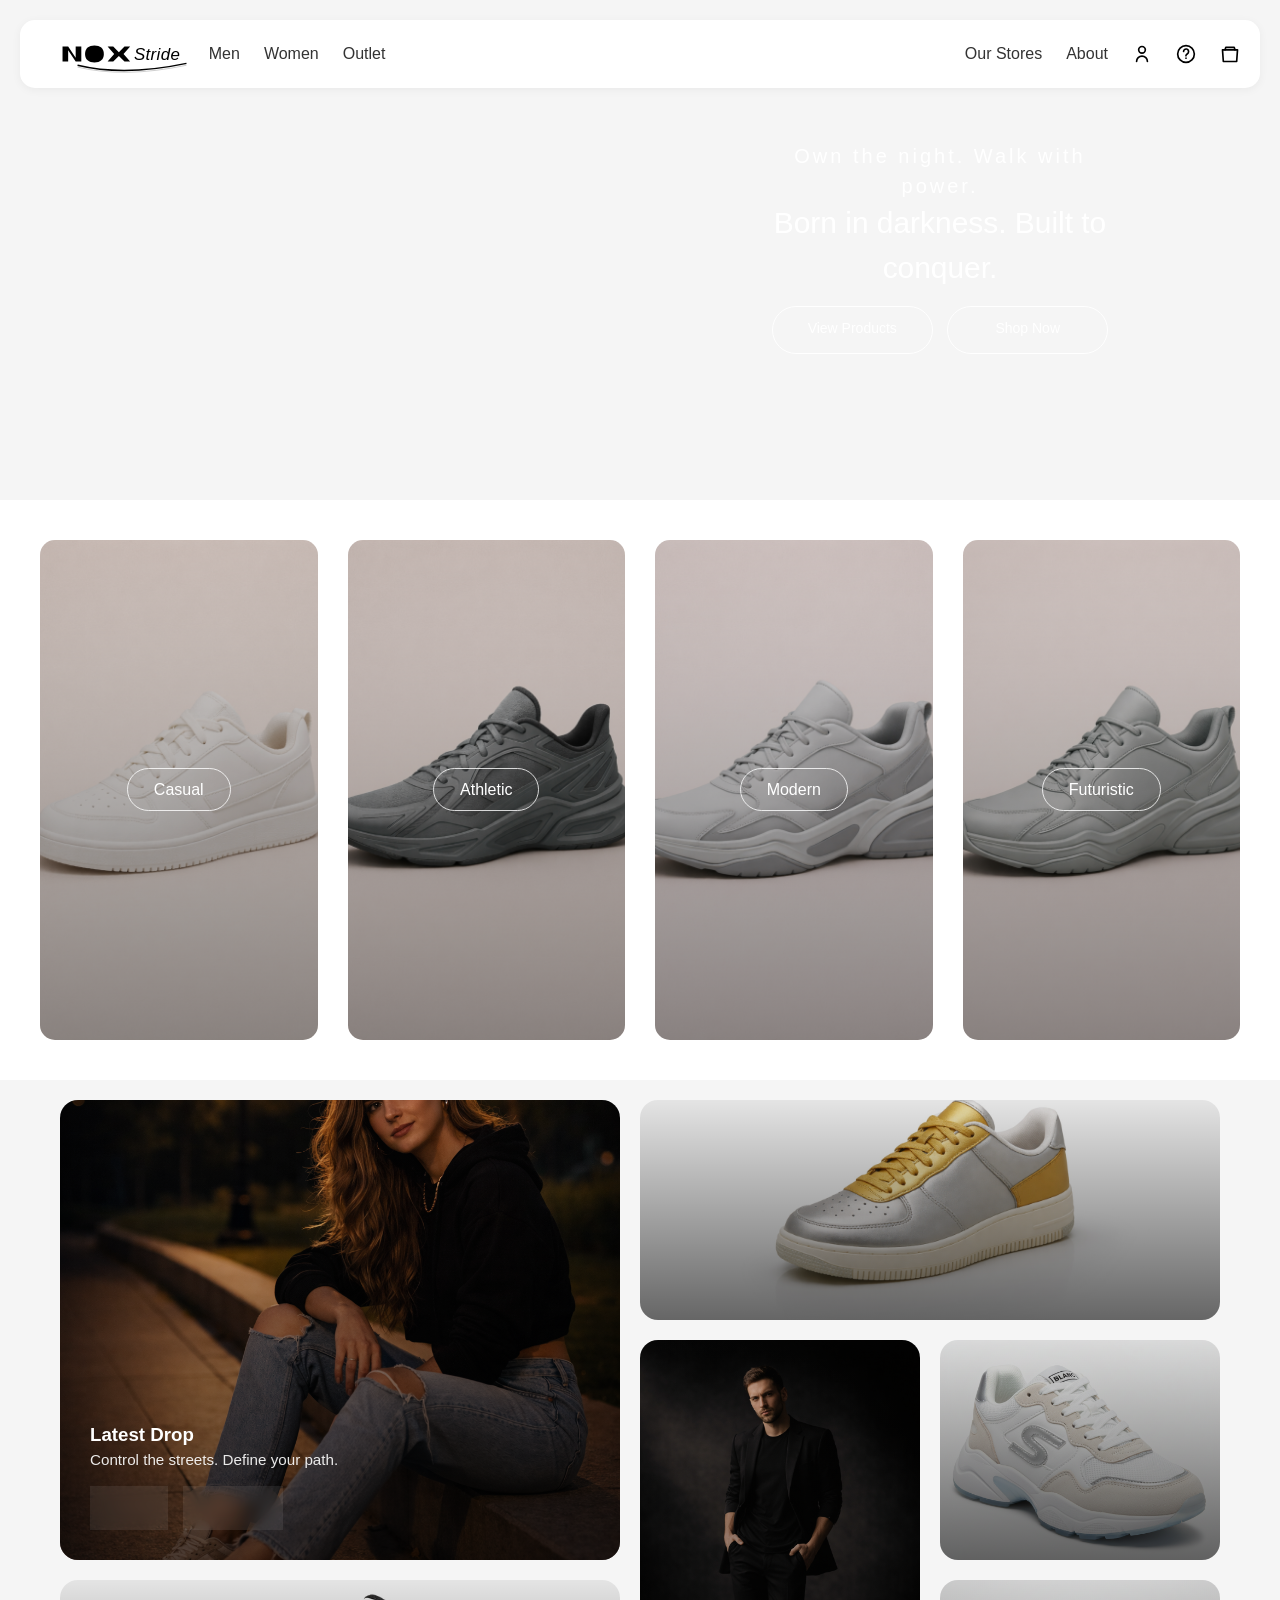
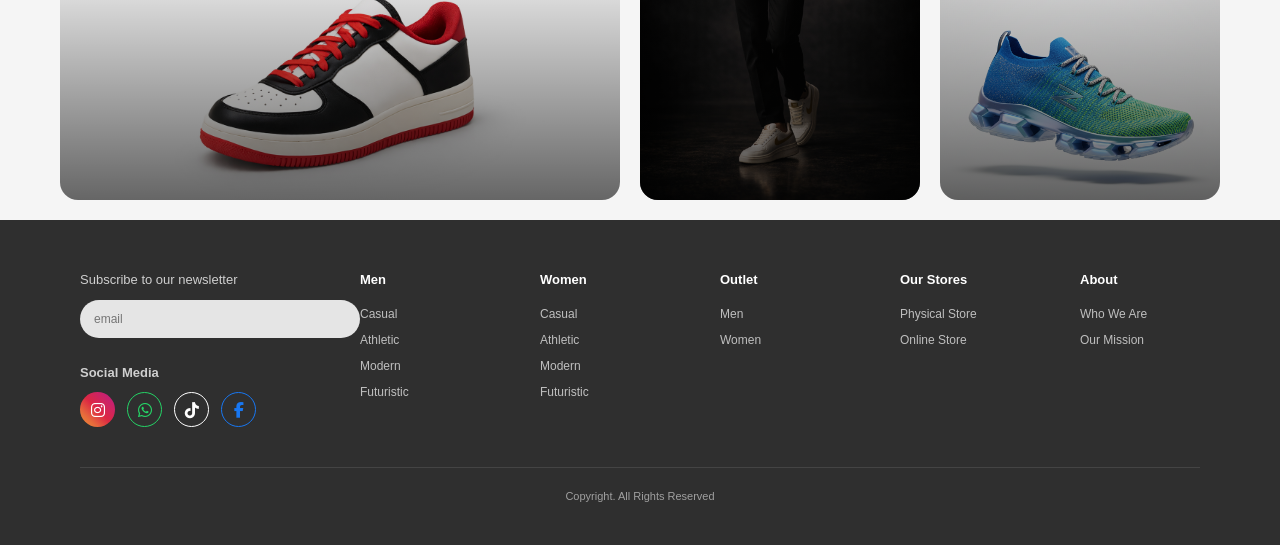
==== commit 6c6caec4: "feat: página produtos" ====
--- a/index.html
+++ b/index.html
@@ -71,7 +71,7 @@
                 <h1 class="hero-title">Born in darkness. Built to conquer.</h1>
 
                 <div class="hero-buttons">
-                    <a class="hero-btn hero-btn-outline" href="modelos.html">View Products</a>
+                    <a class="hero-btn hero-btn-outline" href="subpageprodutos/produtos.html">View Products</a>
                     <a class="hero-btn hero-btn-outline" href="#">Shop Now</a>
                 </div>
             </div>
--- a/css/product-grid.css
+++ b/css/product-grid.css
@@ -84,7 +84,7 @@
 .midR {
     grid-column: 3 / 4;
     grid-row: 2 / 3;
-    background-image: url('../images/grid/grid2.jpg');
+    background-image: url('../images/grid/grid14.png');
 }
 
 .bottomL {
@@ -96,7 +96,7 @@
 .bottomR {
     grid-column: 3 / 4;
     grid-row: 3 / 4;
-    background-image: url('../images/grid/grid1.jpg');
+    background-image: url('../images/grid/grid15.png');
 }
 
 /* ===== CONTEÚDO ===== */
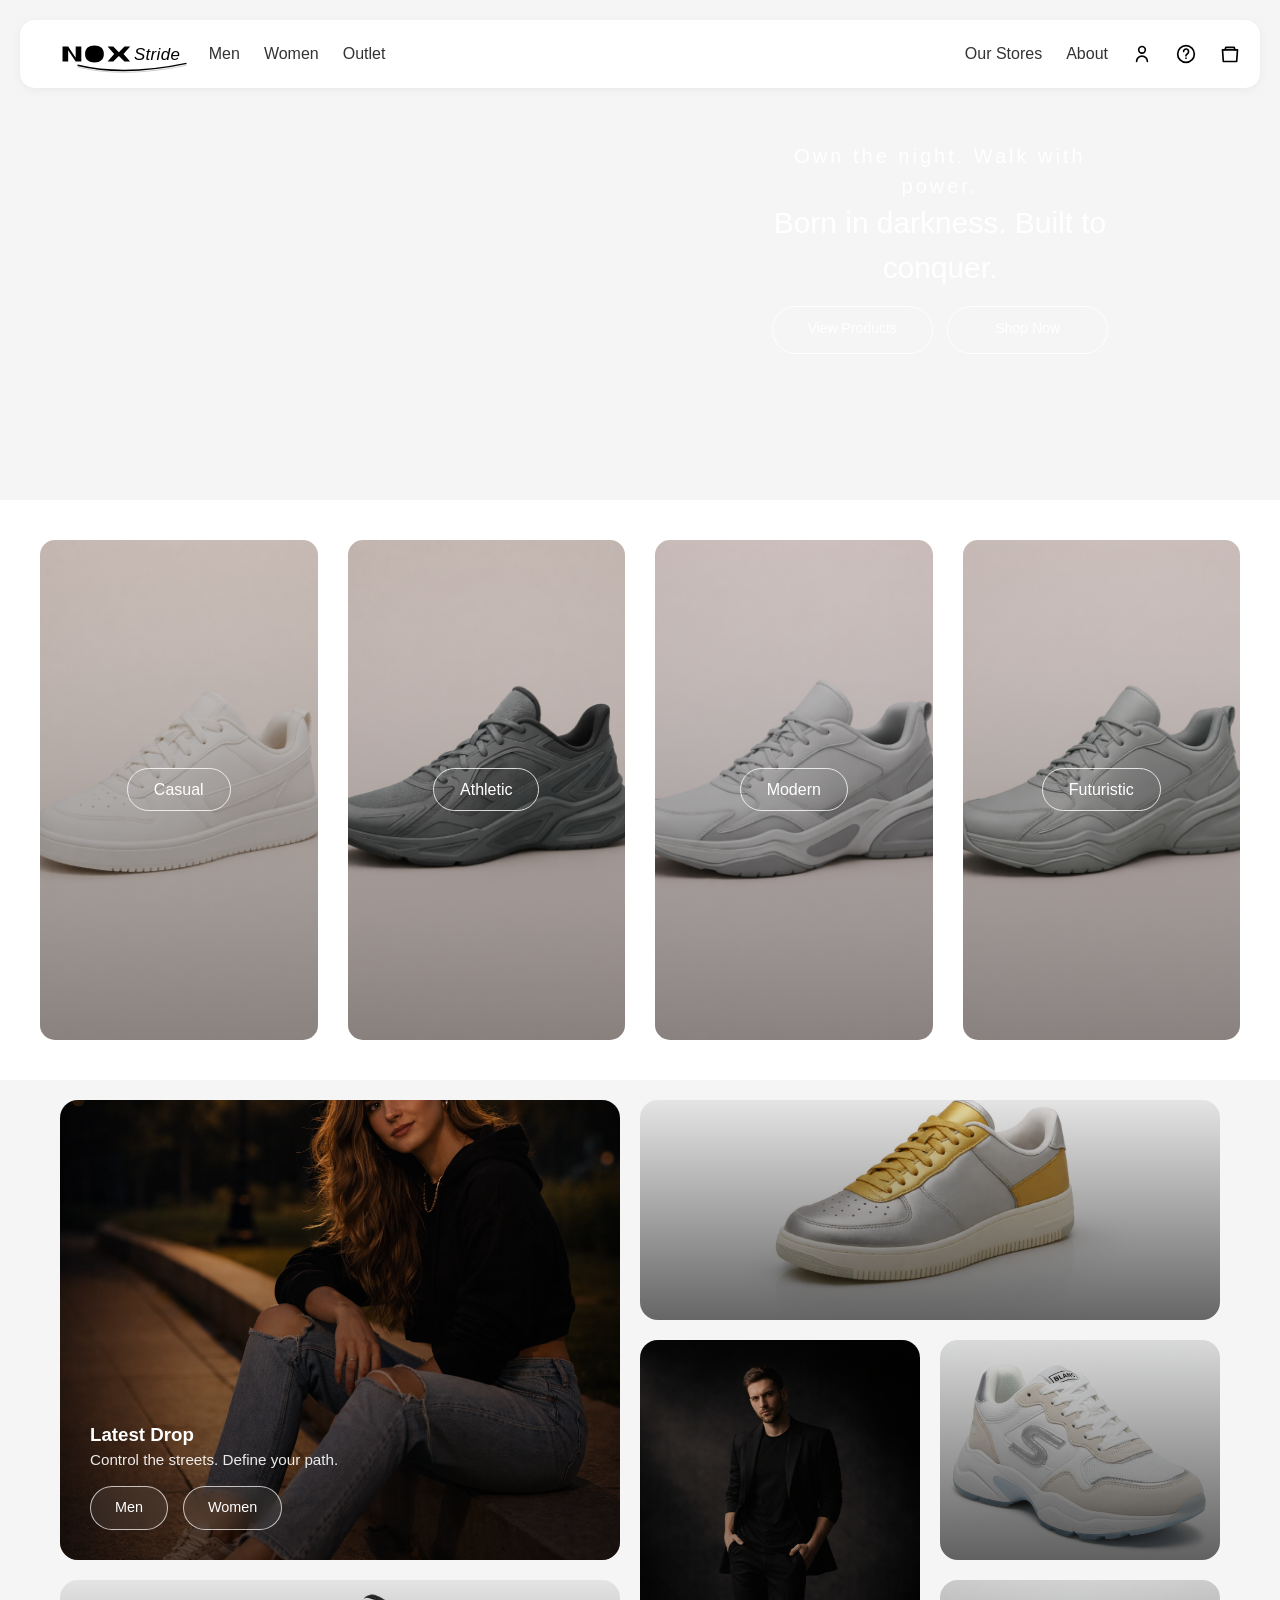
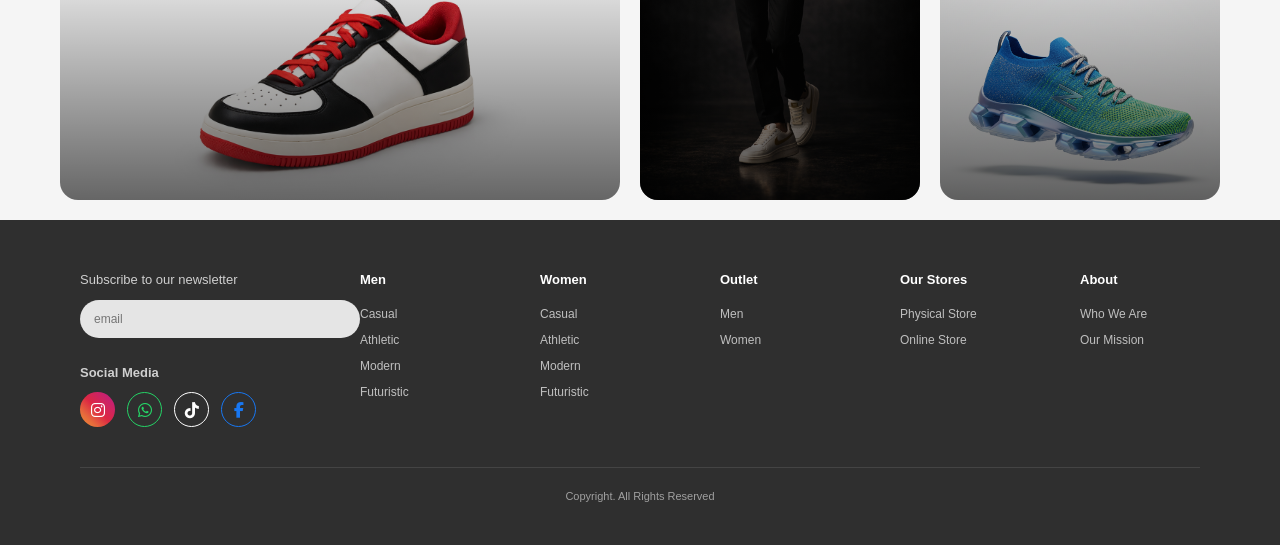
==== commit 52301d1b: "feat: vitrine produtos NoxStride" ====
--- a/index.html
+++ b/index.html
@@ -71,7 +71,7 @@
                 <h1 class="hero-title">Born in darkness. Built to conquer.</h1>
 
                 <div class="hero-buttons">
-                    <a class="hero-btn hero-btn-outline" href="subpageprodutos/produtos.html">View Products</a>
+                    <a class="hero-btn hero-btn-outline" href="produtos/produtos.html">View Products</a>
                     <a class="hero-btn hero-btn-outline" href="#">Shop Now</a>
                 </div>
             </div>
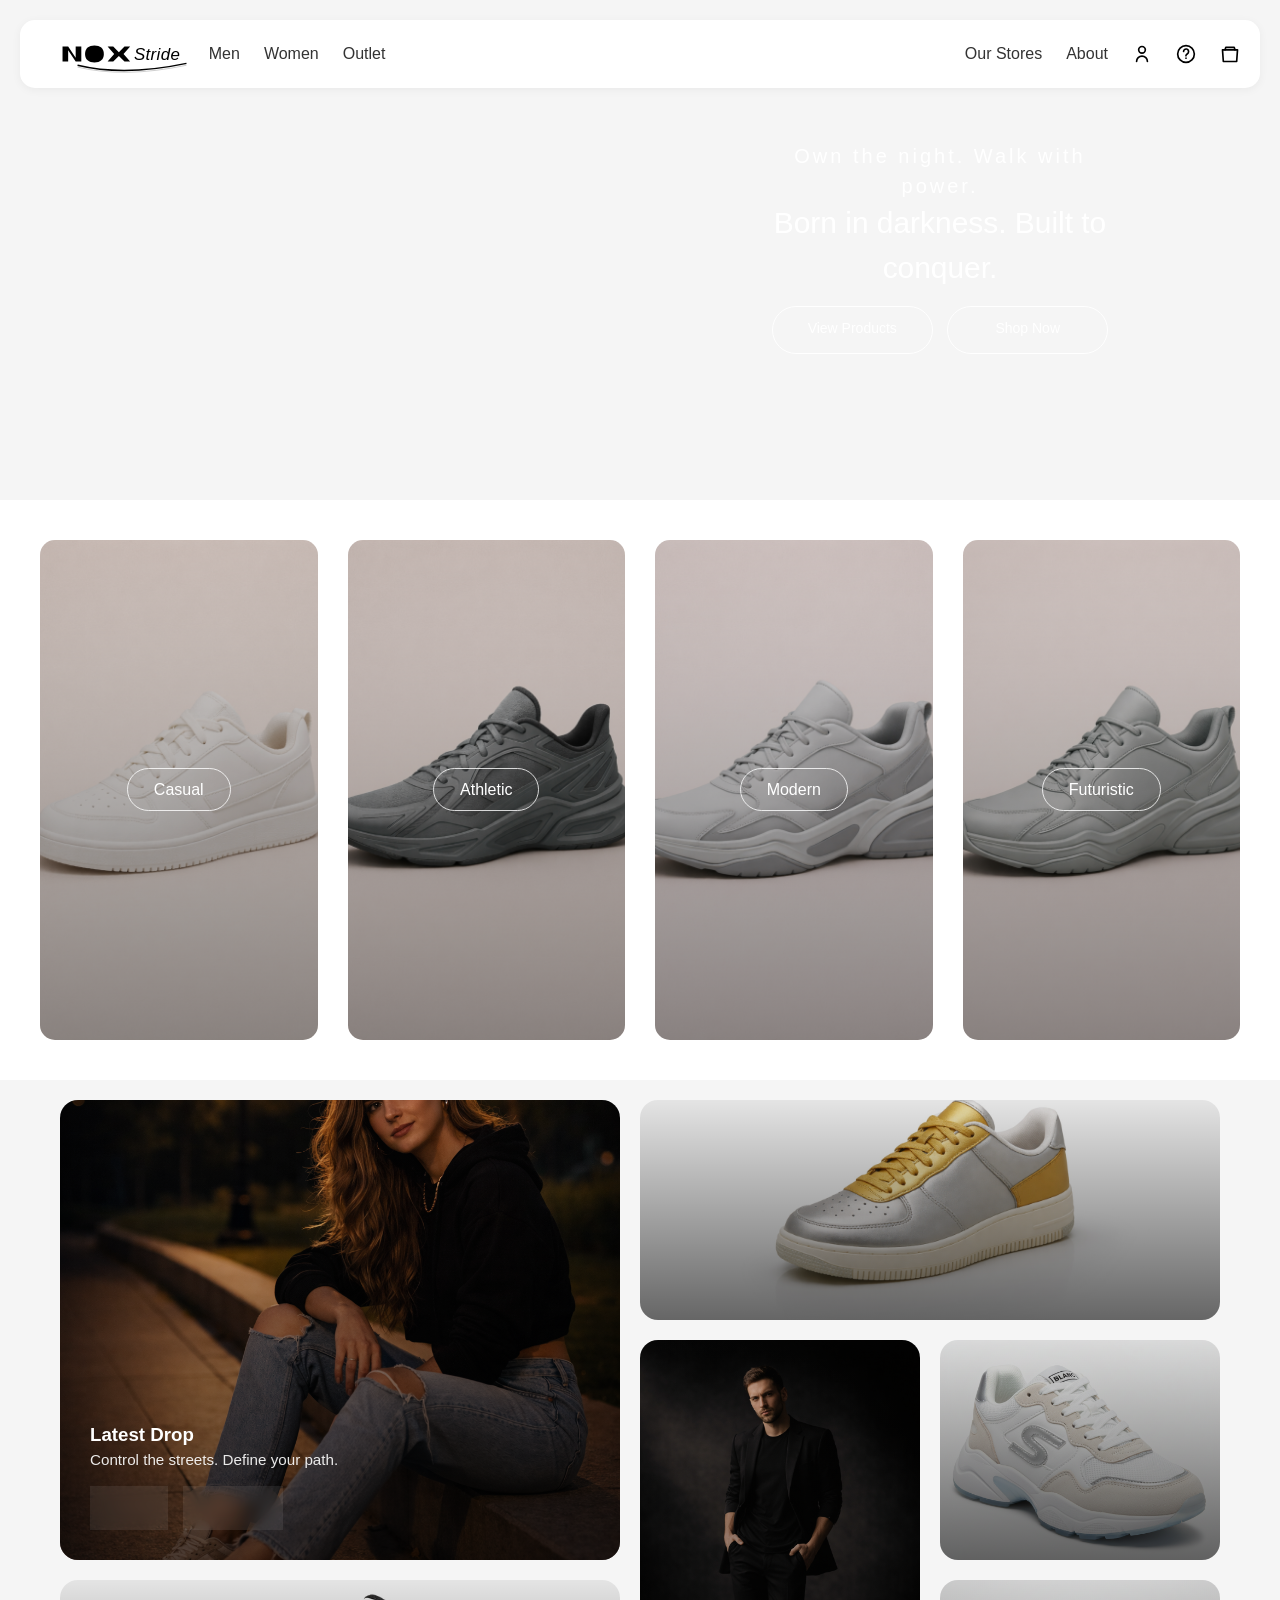
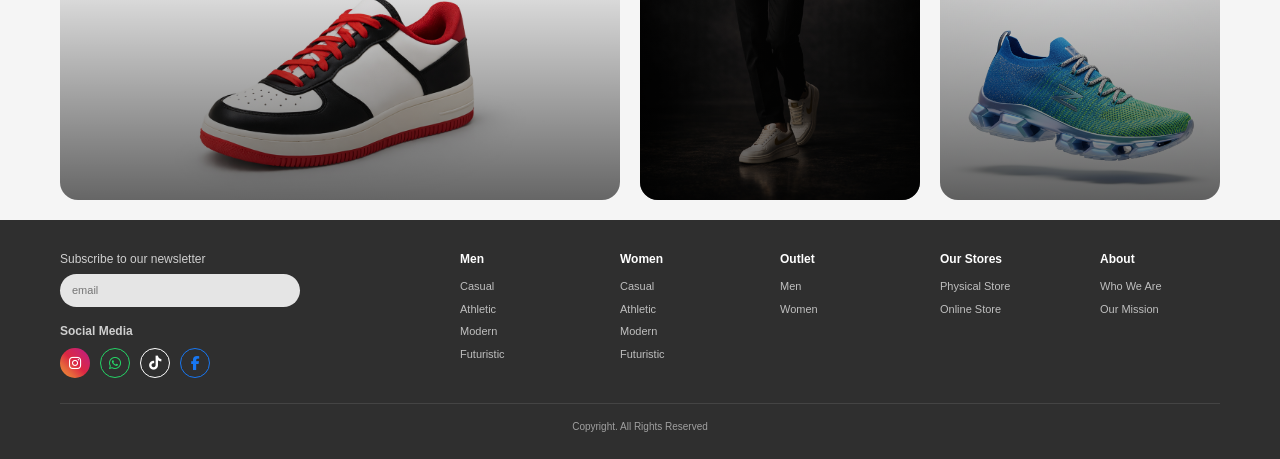
==== commit f5b7cf98: "update responsivo" ====
--- a/index.html
+++ b/index.html
@@ -5,7 +5,7 @@
     <meta name="viewport" content="width=device-width, initial-scale=1.0" />
     <title>NoxStride</title>
 
-    <link rel="icon" type="image/png" href="images/assets/NOX.png" />
+    <link rel="icon" type="image/png" href="images/assets/noxstride.png" />
 
     <meta
         name="description"
@@ -71,7 +71,9 @@
                 <h1 class="hero-title">Born in darkness. Built to conquer.</h1>
 
                 <div class="hero-buttons">
-                    <a class="hero-btn hero-btn-outline" href="produtos/produtos.html">View Products</a>
+                    <a class="hero-btn hero-btn-outline" href="produtos/produtos.html" target="_blank" rel="noopener noreferrer">
+  View Products
+</a>
                     <a class="hero-btn hero-btn-outline" href="#">Shop Now</a>
                 </div>
             </div>
--- a/css/header.css
+++ b/css/header.css
@@ -63,7 +63,7 @@
 
 .nav-center a:hover,
 .nav-right a:hover {
-    color: darkgrey;
+    color: red
 }
 
 /* ÍCONES */
--- a/css/product-category.css
+++ b/css/product-category.css
@@ -124,8 +124,68 @@
     background-image: url('../images/products/upfuturista.png');
 }
 
+/* =========================
+   RESPONSIVIDADE
+========================= */
+
+/* TABLET GRANDE */
+@media (max-width: 1200px) {
+    .categories-section {
+        flex-wrap: wrap; /* quebra corretamente */
+        gap: 25px;
+        padding: 30px;
+    }
+
+    .category-card {
+        width: 45%; /* 2 por linha */
+        height: 420px;
+    }
+}
+
+/* TABLET */
+@media (max-width: 768px) {
+    .categories-section {
+        gap: 20px;
+        padding: 25px 20px;
+    }
+
+    .category-card {
+        width: 100%; /* 1 por linha */
+        height: 380px;
+    }
+
+    .category-name {
+        font-size: 0.9rem;
+        padding: 10px 22px;
+    }
+}
+
+/* MOBILE */
 @media (max-width: 500px) {
+    .categories-section {
+        padding: 20px 15px;
+        gap: 15px;
+    }
+
     .category-card {
-        width: 100%;
+        height: 320px;
+        border-radius: 12px;
+    }
+
+    .category-name {
+        font-size: 0.85rem;
+        padding: 9px 18px;
+    }
+}
+
+/* MOBILE PEQUENO */
+@media (max-width: 360px) {
+    .category-card {
+        height: 280px;
+    }
+
+    .category-name {
+        font-size: 0.8rem;
+        padding: 8px 16px;
     }
 }
--- a/css/product-grid.css
+++ b/css/product-grid.css
@@ -154,27 +154,120 @@
     color: black;
 }
 
-/* ===== RESPONSIVO ===== */
-
-@media (max-width: 768px) {
-    .grid-section {
-        grid-template-columns: 1fr;
-        gap: 12px;
-        padding: 12px;
+
+  /* =========================
+   RESPONSIVIDADE (AJUSTADO)
+========================= */
+
+/* TABLET GRANDE */
+@media (max-width: 1024px) {
+    .grid-section {
+        grid-template-columns: 1fr 1fr;
+        grid-auto-rows: 220px;
+        gap: 20px; /* ↑ mais espaço */
+        padding: 20px;
     }
 
     .grid-section > div {
         grid-column: auto !important;
         grid-row: auto !important;
-        min-height: 200px;
-    }
-
-    .top1 {
-        min-height: 420px;
+    }
+
+    /* HERO */
+    .top1 {
+        grid-column: 1 / 3;
+        min-height: 300px;
+    }
+
+    .top1-content h2 {
+        font-size: 1.6rem;
+    }
+}
+
+/* TABLET */
+@media (max-width: 768px) {
+    .grid-section {
+        grid-template-columns: 1fr;
+        grid-auto-rows: 240px;
+        gap: 18px; /* ↑ respiro */
+        padding: 18px;
+    }
+
+    .grid-section > div {
+        min-height: 240px;
+    }
+
+    /* HERO continua maior */
+    .top1 {
+        min-height: 340px;
     }
 
     .top1-content {
         bottom: 20px;
         left: 20px;
     }
+
+    .top1-content h2 {
+        font-size: 1.4rem;
+    }
+
+    .cta-group {
+        gap: 12px;
+        flex-wrap: wrap;
+    }
+}
+
+/* MOBILE */
+@media (max-width: 480px) {
+    .grid-section {
+        gap: 16px;
+        padding: 16px;
+    }
+
+    .grid-section > div {
+        min-height: 220px;
+    }
+
+    .top1 {
+        min-height: 300px;
+    }
+
+    .top1-content {
+        bottom: 15px;
+        left: 15px;
+    }
+
+    .top1-content h2 {
+        font-size: 1.2rem;
+    }
+
+    .btn {
+        padding: 8px 16px;
+        font-size: 0.8rem;
+    }
+}
+
+/* MOBILE PEQUENO */
+@media (max-width: 360px) {
+    .grid-section {
+        gap: 14px;
+    }
+
+    .grid-section > div {
+        min-height: 200px;
+    }
+
+    .top1 {
+        min-height: 260px;
+    }
+
+    .cta-group {
+        flex-direction: column;
+        gap: 10px;
+    }
+
+    .btn {
+        width: 100%;
+        text-align: center;
+    }
 }
--- a/css/footer.css
+++ b/css/footer.css
@@ -172,32 +172,68 @@
     margin: 0;
 }
 
-/* =========================
-   RESPONSIVIDADE
-========================= */
-@media (max-width: 768px) {
-    .footer {
-        padding: 40px 20px;
-    }
-
-    .footer-wrapper {
-        flex-direction: column;
-        gap: 40px;
-    }
-
-    .footer-left {
-        width: 100%;
-        text-align: center;
-    }
-
-    .social-icons {
-        justify-content: center;
-    }
-
-    .footer-columns {
-        flex-wrap: wrap;
-        gap: 30px;
-        justify-content: center;
-        text-align: center;
-    }
+.footer {
+    padding: 30px 60px 10px; /* ↓ diminui altura geral */
+}
+
+/* WRAPPER */
+.footer-wrapper {
+    gap: 25px; /* ↓ menos espaço entre blocos */
+}
+
+/* ESQUERDA */
+.footer-left {
+    width: 240px; /* ↓ um pouco menor */
+}
+
+.newsletter-title {
+    font-size: 12px;
+    margin-bottom: 6px;
+}
+
+.newsletter-box input {
+    padding: 8px 12px;
+    font-size: 11px;
+}
+
+/* SOCIAL */
+.social-title {
+    margin-top: 15px;
+    font-size: 12px;
+}
+
+.social-icons {
+    gap: 10px;
+    margin-top: 8px;
+}
+
+.social-icons a {
+    width: 30px;
+    height: 30px;
+    font-size: 14px;
+}
+
+/* COLUNAS */
+.footer-columns {
+    gap: 40px; /* ↓ menos espaço horizontal */
+}
+
+.col p {
+    font-size: 12px;
+    margin-bottom: 10px;
+}
+
+.col a {
+    font-size: 11px;
+    margin-bottom: 6px;
+}
+
+/* FOOTER BOTTOM */
+.footer-bottom {
+    margin-top: 25px;
+    padding: 15px 0;
+}
+
+.footer-bottom p {
+    font-size: 10px;
 }
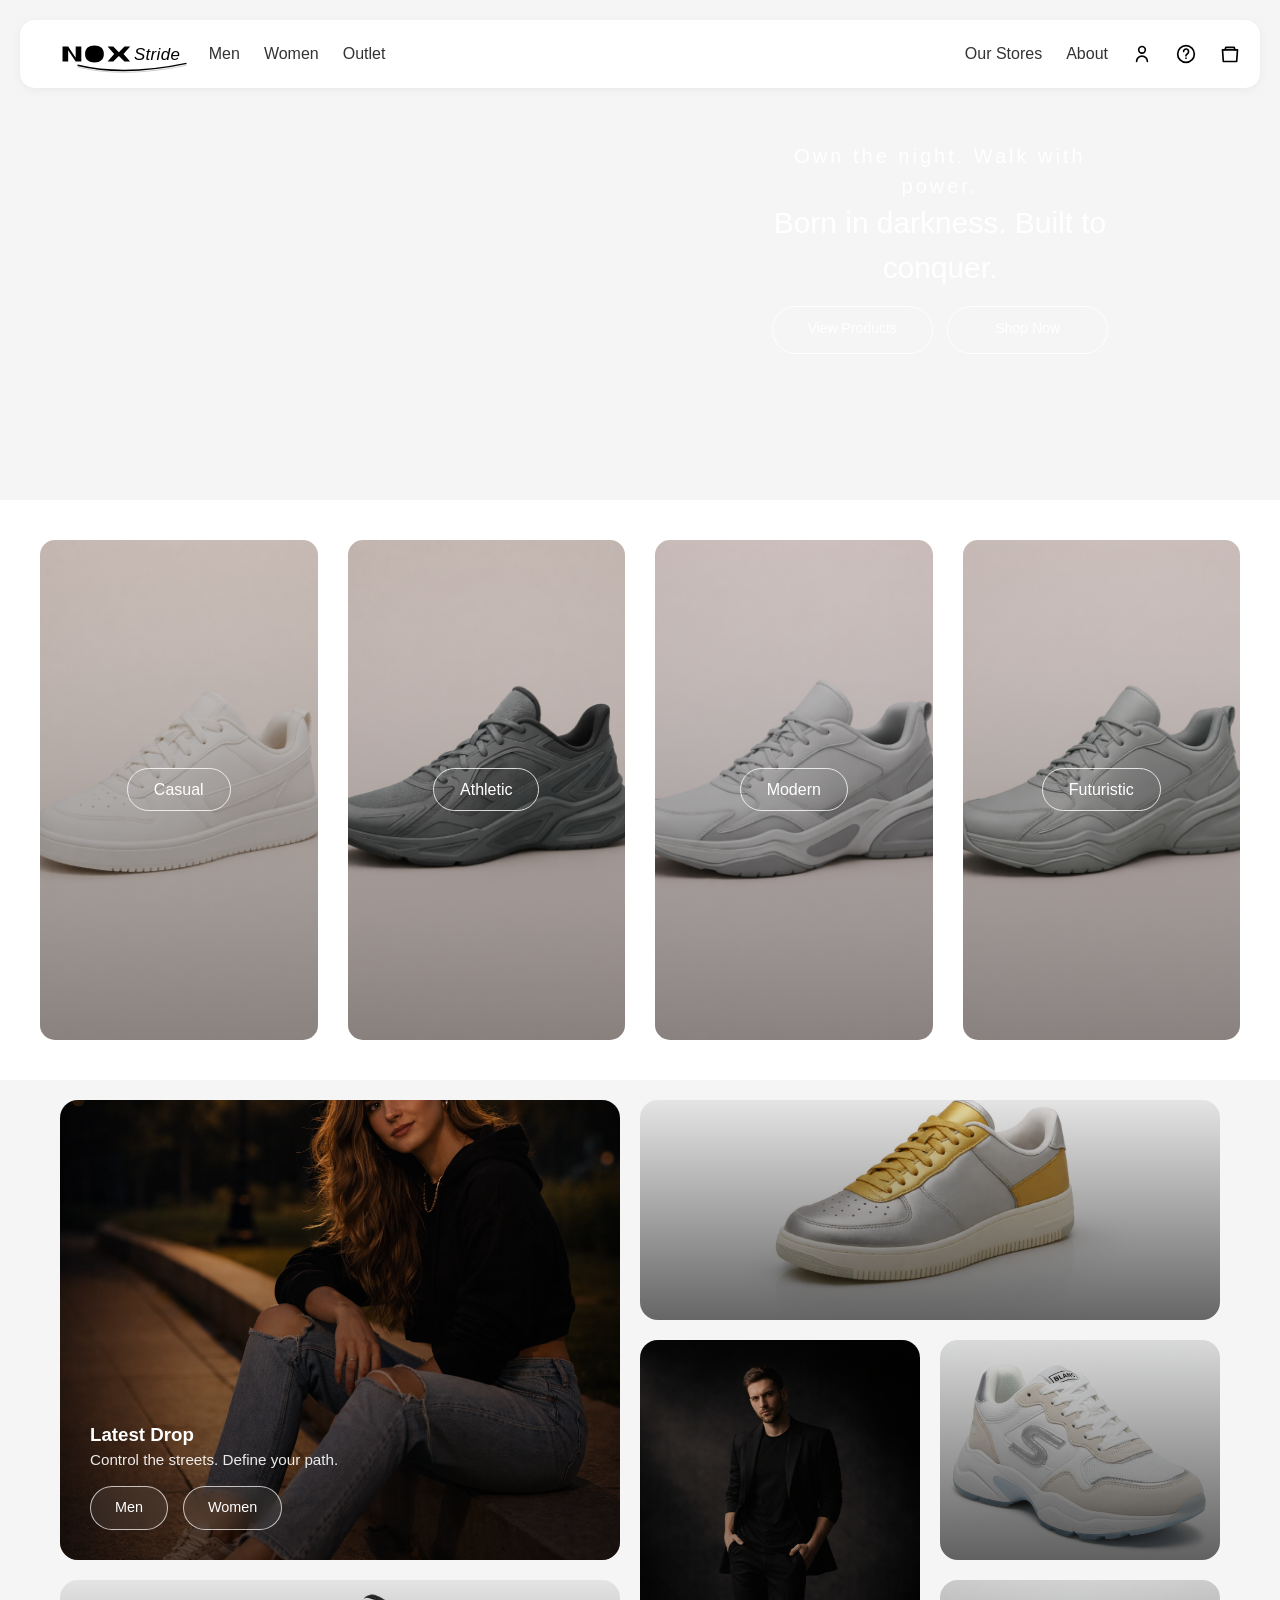
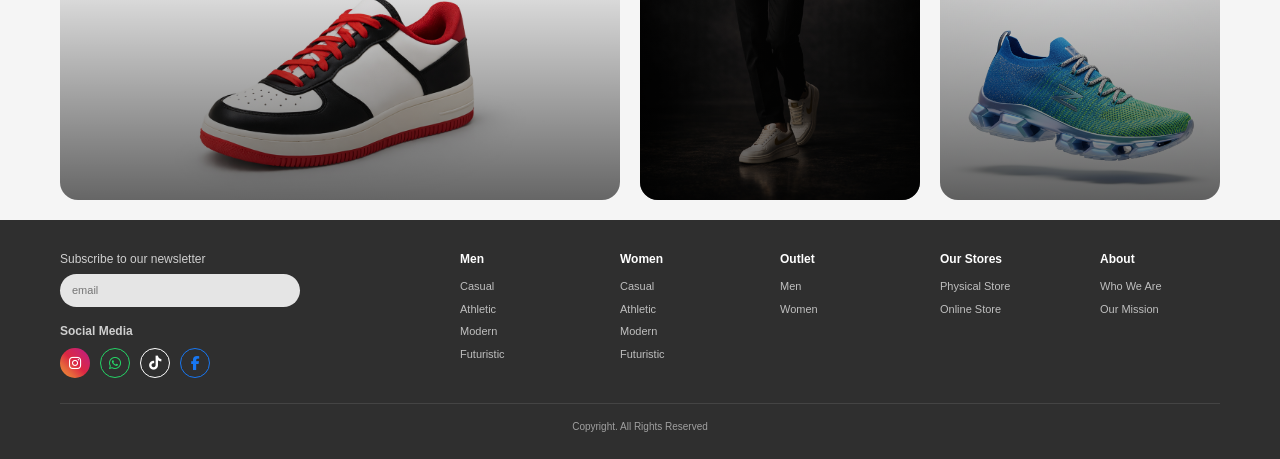
==== commit f0c593ef: "update store" ====
--- a/index.html
+++ b/index.html
@@ -71,7 +71,7 @@
                 <h1 class="hero-title">Born in darkness. Built to conquer.</h1>
 
                 <div class="hero-buttons">
-                    <a class="hero-btn hero-btn-outline" href="produtos/produtos.html" target="_blank" rel="noopener noreferrer">
+                    <a class="hero-btn hero-btn-outline" href="shopall/store.html" target="_blank" rel="noopener noreferrer">
   View Products
 </a>
                     <a class="hero-btn hero-btn-outline" href="#">Shop Now</a>
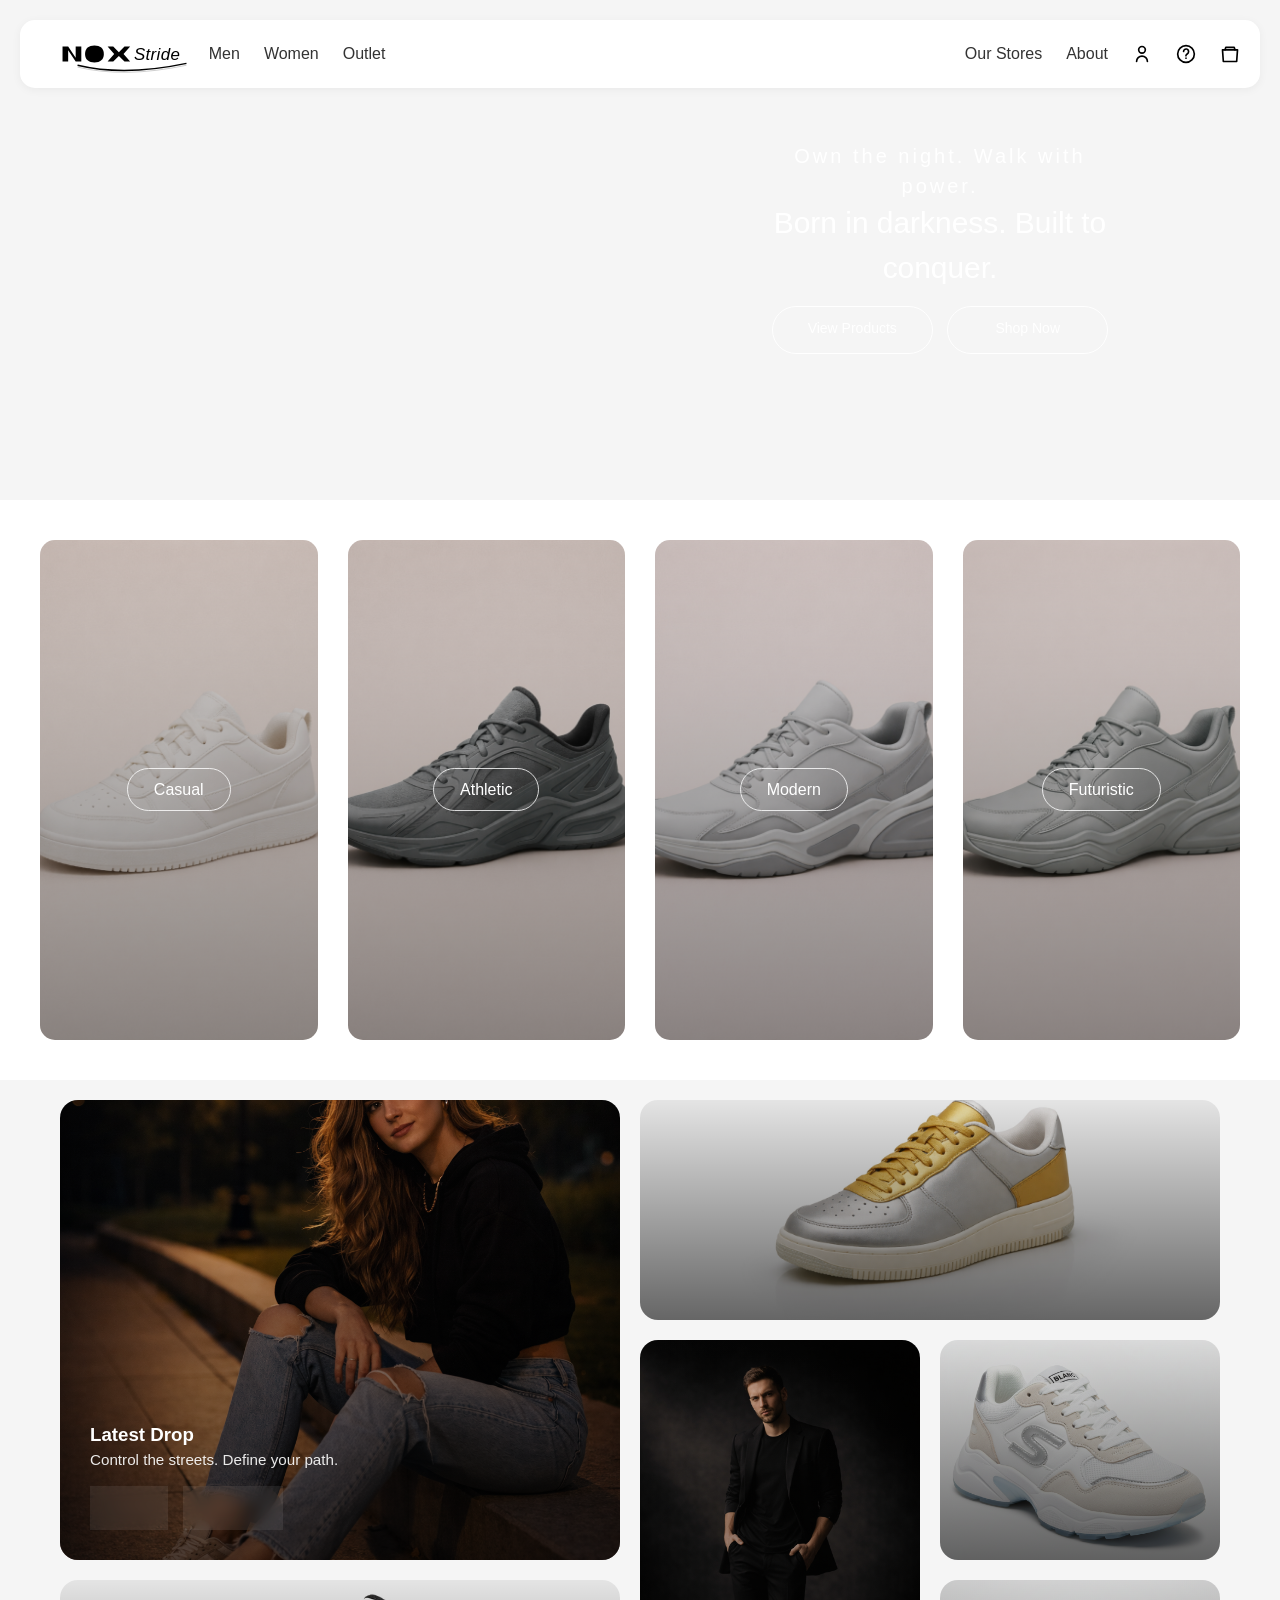
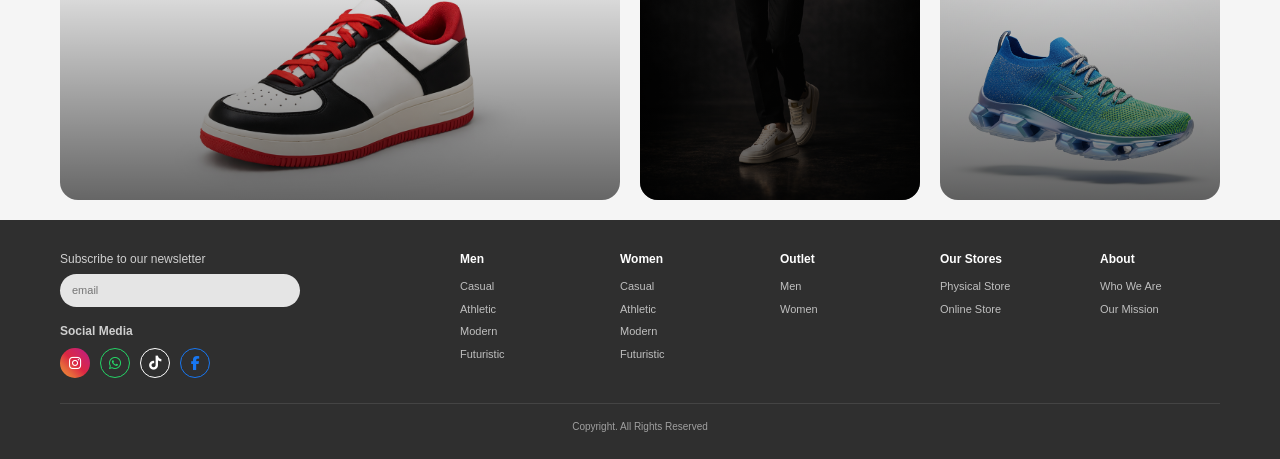
==== commit 33df458c: "fix: readme" ====
--- a/index.html
+++ b/index.html
@@ -9,7 +9,7 @@
 
     <meta
         name="description"
-        content="Descubra a moda esportiva de alta qualidade na NoxStride. Tênis e Sneakers para todos os estilos."
+        content="Discover high-quality sportswear at NoxStride. Sneakers and trainers for every style."
     />
 
     <link rel="stylesheet" href="css/reset.css" />
